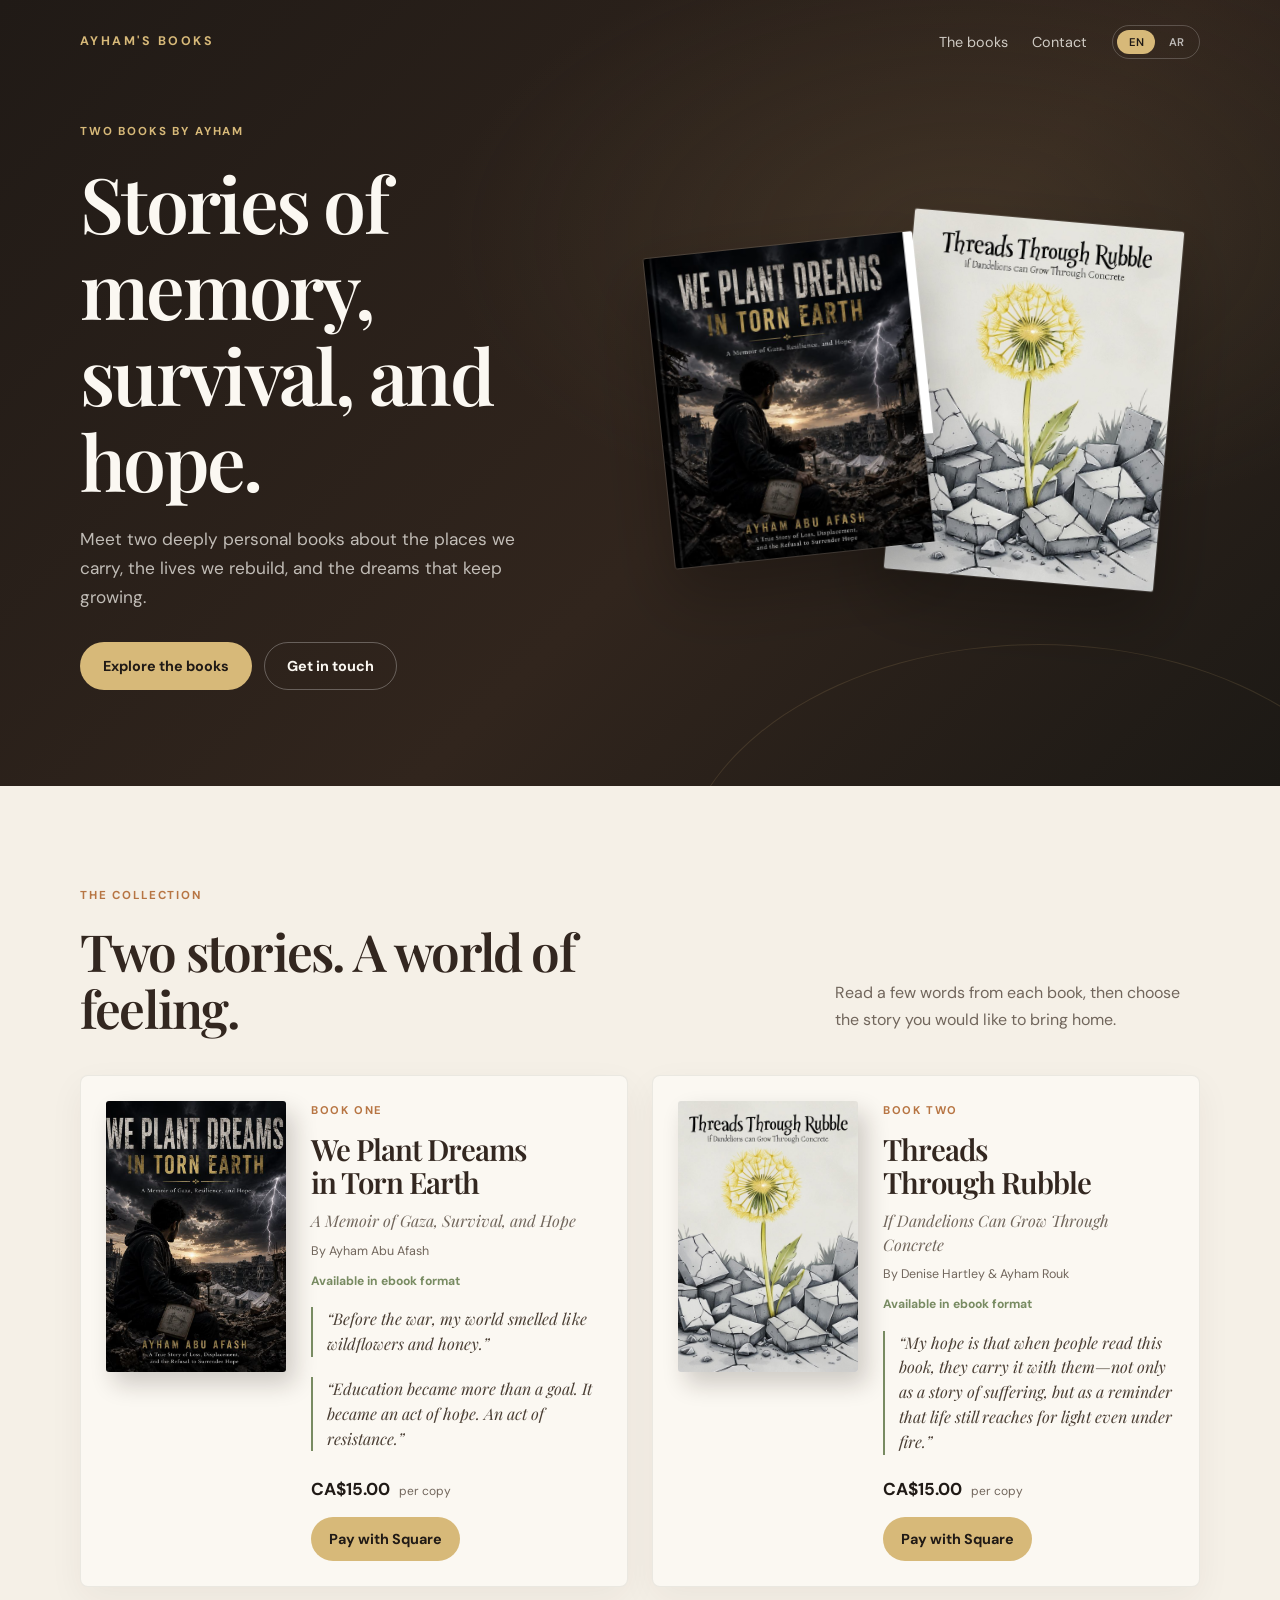
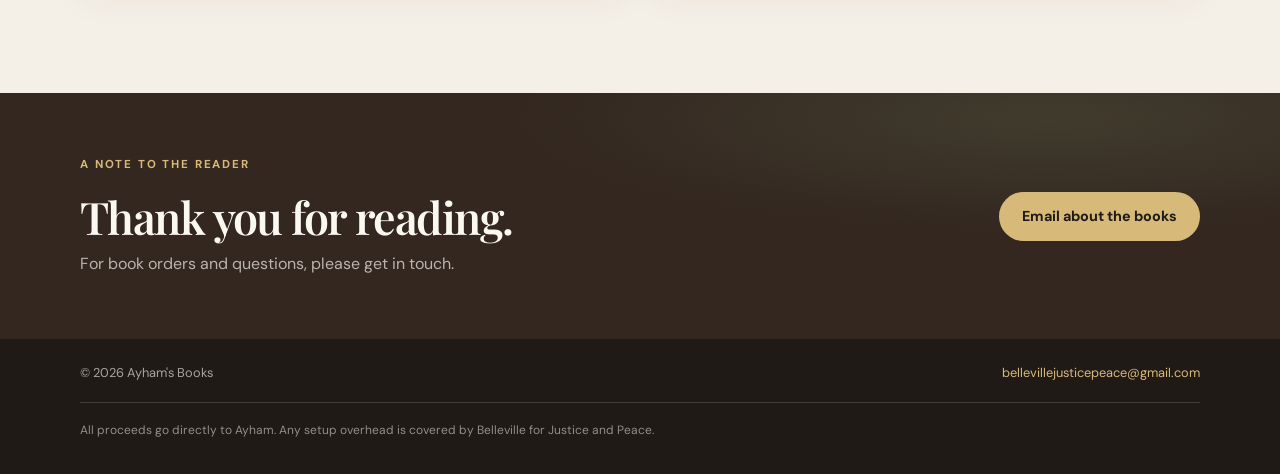
==== books/index.html @ 95d60c01 "Add proceeds footnote to books page" ====
<!DOCTYPE html>
<html lang="en" dir="ltr">
<head>
  <meta charset="utf-8">
  <meta name="viewport" content="width=device-width, initial-scale=1">
  <meta name="description" content="Discover two books by Ayham: We Plant Dreams in Torn Earth and Threads Through Rubble.">
  <meta name="theme-color" content="#201a16">
  <title>Books by Ayham — Stories of memory and hope</title>
  <link rel="preconnect" href="https://fonts.googleapis.com">
  <link rel="preconnect" href="https://fonts.gstatic.com" crossorigin>
  <link href="https://fonts.googleapis.com/css2?family=DM+Sans:wght@400;500;600;700&family=Playfair+Display:wght@500;600;700&display=swap" rel="stylesheet">
  <style>
    :root {
      color-scheme: light;
      --ink: #29231f;
      --muted: #71665c;
      --paper: #f5f0e7;
      --paper-light: #fbf8f2;
      --paper-dark: #e9dfd0;
      --soil: #201a16;
      --soil-soft: #332720;
      --clay: #b77543;
      --sage: #788b62;
      --gold: #d7b979;
      --serif: "Playfair Display", Georgia, serif;
      --sans: "DM Sans", Arial, sans-serif;
    }

    * { box-sizing: border-box; }
    html { scroll-behavior: smooth; }
    body {
      margin: 0;
      color: var(--ink);
      background: var(--paper);
      font: 16px/1.7 var(--sans);
    }

    img { display: block; max-width: 100%; }
    a { color: inherit; }
    button, a { -webkit-tap-highlight-color: transparent; }
    :focus-visible { outline: 3px solid var(--sage); outline-offset: 4px; }

    h1, h2, h3, p { margin-top: 0; }
    h1, h2, h3 {
      font-family: var(--serif);
      font-weight: 600;
      line-height: 1.12;
      letter-spacing: -0.035em;
    }

    .wrap {
      width: min(1120px, calc(100% - 48px));
      margin-inline: auto;
    }

    .hero {
      position: relative;
      overflow: hidden;
      min-height: 680px;
      color: var(--paper-light);
      background:
        radial-gradient(ellipse at 75% 30%, rgba(108, 91, 62, 0.26), transparent 38%),
        linear-gradient(135deg, #201a16 0%, #31251d 58%, #1c1915 100%);
    }

    .hero::after {
      position: absolute;
      right: -120px;
      bottom: -340px;
      width: 720px;
      height: 480px;
      border: 1px solid rgba(215, 185, 121, 0.14);
      border-radius: 50%;
      content: "";
      pointer-events: none;
    }

    .site-header {
      position: relative;
      z-index: 1;
      display: flex;
      align-items: center;
      justify-content: space-between;
      gap: 24px;
      padding-block: 25px;
    }

    .brand {
      color: var(--gold);
      font-size: 0.78rem;
      font-weight: 700;
      letter-spacing: 0.2em;
      text-decoration: none;
      text-transform: uppercase;
    }

    .nav-group, .nav-links {
      display: flex;
      align-items: center;
    }

    .nav-group { gap: 25px; }
    .nav-links { gap: 24px; }

    .nav-links a {
      color: rgba(251, 248, 242, 0.78);
      font-size: 0.9rem;
      text-decoration: none;
      transition: color 160ms ease;
    }

    .nav-links a:hover { color: var(--gold); }

    .lang-toggle {
      display: inline-flex;
      gap: 2px;
      padding: 4px;
      border: 1px solid rgba(255,255,255,0.2);
      border-radius: 999px;
    }

    .lang-toggle button {
      min-width: 38px;
      padding: 5px 8px;
      color: rgba(255,255,255,0.68);
      background: transparent;
      border: 0;
      border-radius: 999px;
      font: 600 0.7rem var(--sans);
      cursor: pointer;
    }

    .lang-toggle button.active {
      color: var(--soil);
      background: var(--gold);
    }

    .hero-grid {
      position: relative;
      z-index: 1;
      display: grid;
      grid-template-columns: 0.92fr 1.08fr;
      align-items: center;
      gap: 42px;
      min-height: 565px;
      padding-block: 38px 96px;
    }

    .eyebrow, .section-kicker {
      display: block;
      margin-bottom: 17px;
      color: var(--clay);
      font-size: 0.72rem;
      font-weight: 700;
      letter-spacing: 0.16em;
      text-transform: uppercase;
    }

    .hero .eyebrow { color: var(--gold); }

    .hero h1 {
      max-width: 620px;
      margin-bottom: 22px;
      font-size: clamp(3.2rem, 6vw, 5.7rem);
    }

    .hero-copy {
      max-width: 455px;
      margin-bottom: 29px;
      color: rgba(251, 248, 242, 0.72);
      font-size: 1.08rem;
    }

    .hero-books {
      position: relative;
      display: flex;
      width: min(100%, 620px);
      align-items: center;
      justify-self: end;
      padding: 38px 24px 48px;
    }

    .hero-books img {
      width: 51%;
      border: 1px solid rgba(255,255,255,0.12);
      border-radius: 3px;
      filter: drop-shadow(0 28px 32px rgba(0,0,0,0.26));
    }

    .hero-books img:first-child {
      z-index: 1;
      transform: rotate(-6deg) translateX(16px);
    }

    .hero-books img:last-child {
      transform: rotate(5deg) translateX(-16px);
    }

    .hero-cta {
      display: flex;
      flex-wrap: wrap;
      align-items: center;
      gap: 12px;
    }

    .button {
      display: inline-flex;
      min-height: 48px;
      align-items: center;
      justify-content: center;
      padding: 11px 22px;
      border: 1px solid transparent;
      border-radius: 999px;
      font-size: 0.9rem;
      font-weight: 700;
      text-align: center;
      text-decoration: none;
      transition: transform 160ms ease, background 160ms ease, border-color 160ms ease;
    }

    .button:hover { transform: translateY(-2px); }
    .button-primary { color: var(--soil); background: var(--gold); }
    .button-primary:hover { background: #e2c98e; }
    .button-quiet {
      color: var(--paper-light);
      border-color: rgba(255,255,255,0.28);
    }

    .button-quiet:hover { border-color: var(--gold); }

    .books-section {
      padding: 100px 0 106px;
    }

    .section-heading {
      display: flex;
      align-items: end;
      justify-content: space-between;
      gap: 32px;
      margin-bottom: 38px;
    }

    .section-heading h2 {
      max-width: 590px;
      margin-bottom: 0;
      color: var(--soil-soft);
      font-size: clamp(2.4rem, 4vw, 3.65rem);
    }

    .section-heading p {
      max-width: 365px;
      margin-bottom: 4px;
      color: var(--muted);
    }

    .book-grid {
      display: grid;
      grid-template-columns: repeat(2, minmax(0, 1fr));
      align-items: stretch;
      gap: 24px;
    }

    .book-card {
      display: grid;
      grid-template-columns: minmax(140px, 0.62fr) minmax(0, 1fr);
      gap: 25px;
      min-height: 432px;
      padding: 25px;
      background: var(--paper-light);
      border: 1px solid rgba(47, 37, 29, 0.08);
      border-radius: 8px;
      box-shadow: 0 12px 35px rgba(49, 39, 31, 0.055);
    }

    .book-cover {
      align-self: start;
      overflow: hidden;
      border-radius: 3px;
      box-shadow: 8px 12px 23px rgba(28, 22, 17, 0.2);
    }

    .book-cover img {
      width: 100%;
      aspect-ratio: 2 / 3;
      object-fit: cover;
    }

    .book-details {
      display: flex;
      flex-direction: column;
      align-items: flex-start;
    }

    .book-number {
      margin: 0 0 13px;
      color: var(--clay);
      font-size: 0.7rem;
      font-weight: 700;
      letter-spacing: 0.14em;
      text-transform: uppercase;
    }

    .book-card h3 {
      margin-bottom: 10px;
      color: var(--soil-soft);
      font-size: clamp(1.55rem, 2.3vw, 2.15rem);
      text-wrap: balance;
    }

    .book-subtitle {
      margin-bottom: 8px;
      color: var(--muted);
      font-family: var(--serif);
      font-size: 1rem;
      font-style: italic;
      line-height: 1.45;
    }

    .book-author {
      margin-bottom: 18px;
      color: var(--muted);
      font-size: 0.78rem;
    }

    .ebook-note {
      margin: -9px 0 16px;
      color: var(--sage);
      font-size: 0.76rem;
      font-weight: 700;
    }

    .excerpt {
      position: relative;
      margin: 0 0 20px;
      padding-inline-start: 14px;
      color: #4a3e34;
      border-inline-start: 2px solid var(--sage);
      font-family: var(--serif);
      font-size: 1rem;
      font-style: italic;
      line-height: 1.55;
    }

    .book-price {
      margin: auto 0 13px;
      color: var(--soil);
      font-size: 1.08rem;
      font-weight: 700;
    }

    .book-price span {
      margin-inline-start: 5px;
      color: var(--muted);
      font-size: 0.75rem;
      font-weight: 400;
    }

    .book-card .button { min-height: 43px; padding: 9px 17px; }

    .closing {
      padding: 62px 0;
      color: var(--paper-light);
      background:
        radial-gradient(ellipse at 82% 10%, rgba(120,139,98,0.2), transparent 36%),
        var(--soil-soft);
    }

    .closing-inner {
      display: flex;
      align-items: center;
      justify-content: space-between;
      gap: 34px;
    }

    .closing h2 {
      margin-bottom: 8px;
      font-size: clamp(2rem, 3.5vw, 3rem);
    }

    .closing p {
      margin-bottom: 0;
      color: rgba(251,248,242,0.68);
    }

    footer {
      padding: 23px 0;
      color: rgba(251,248,242,0.62);
      background: var(--soil);
      font-size: 0.8rem;
    }

    .footer-inner {
      display: flex;
      justify-content: space-between;
      gap: 20px;
    }

    .footer-note {
      margin-top: 18px;
      padding-top: 18px;
      border-top: 1px solid rgba(251,248,242,0.15);
      color: rgba(251,248,242,0.52);
      font-size: 0.75rem;
      line-height: 1.5;
    }

    footer a { color: var(--gold); text-decoration: none; }

    [dir="rtl"] .section-heading,
    [dir="rtl"] .closing-inner,
    [dir="rtl"] .footer-inner {
      direction: rtl;
    }

    @media (max-width: 920px) {
      .hero-grid { grid-template-columns: 1fr 0.9fr; gap: 20px; }
      .book-card { grid-template-columns: minmax(120px, 0.55fr) minmax(0, 1fr); gap: 18px; padding: 20px; }
    }

    @media (max-width: 700px) {
      .wrap { width: min(100% - 36px, 520px); }
      .hero { min-height: 0; }
      .site-header { padding-block: 18px; }
      .nav-group { gap: 12px; }
      .nav-links { gap: 13px; }
      .nav-links a { font-size: 0.78rem; }
      .hero-grid {
        grid-template-columns: 1fr;
        gap: 17px;
        padding-block: 54px 84px;
      }
      .hero h1 { max-width: 560px; font-size: clamp(3rem, 12vw, 4.5rem); }
      .hero-copy { max-width: 500px; }
      .hero-books { width: min(100%, 480px); justify-self: center; }
      .hero-books img:first-child { transform: rotate(-5deg) translateX(10px); }
      .hero-books img:last-child { transform: rotate(4deg) translateX(-10px); }
      .books-section { padding: 70px 0 76px; }
      .section-heading { display: block; margin-bottom: 27px; }
      .section-heading h2 { margin-bottom: 14px; }
      .book-grid { grid-template-columns: 1fr; gap: 18px; }
      .book-card { grid-template-columns: minmax(120px, 0.42fr) minmax(0, 1fr); min-height: 0; }
      .closing-inner { align-items: flex-start; flex-direction: column; }
    }

    @media (max-width: 420px) {
      .wrap { width: calc(100% - 30px); }
      .brand { font-size: 0.66rem; letter-spacing: 0.14em; }
      .nav-links { gap: 9px; }
      .nav-links a { font-size: 0.72rem; }
      .nav-group { gap: 9px; }
      .lang-toggle { gap: 0; }
      .lang-toggle button { min-width: 32px; padding-inline: 5px; }
      .book-card { grid-template-columns: minmax(95px, 0.35fr) minmax(0, 1fr); gap: 14px; padding: 15px; }
      .book-card h3 { font-size: 1.45rem; }
      .book-author { margin-bottom: 13px; }
      .excerpt { font-size: 0.92rem; }
      .footer-inner { flex-direction: column; gap: 4px; }
    }

    @media (prefers-reduced-motion: reduce) {
      html { scroll-behavior: auto; }
      *, *::before, *::after { transition-duration: 0.01ms !important; }
    }
  </style>
</head>
<body>
  <header class="hero" id="top">
    <div class="wrap">
      <nav class="site-header" aria-label="Main navigation">
        <a class="brand" href="#top">Ayham's Books</a>
        <div class="nav-group">
          <div class="nav-links">
            <a href="#books" data-i18n="navBooks">The books</a>
            <a href="#contact" data-i18n="navContact">Contact</a>
          </div>
          <div class="lang-toggle" role="group" aria-label="Language">
            <button type="button" class="active" data-lang="en" aria-pressed="true">EN</button>
            <button type="button" data-lang="ar" aria-pressed="false">AR</button>
          </div>
        </div>
      </nav>

      <div class="hero-grid">
        <div>
          <span class="eyebrow" data-i18n="eyebrow">Two books by Ayham</span>
          <h1 data-i18n="heroTitle">Stories of memory, survival, and hope.</h1>
          <p class="hero-copy" data-i18n="heroCopy">Meet two deeply personal books about the places we carry, the lives we rebuild, and the dreams that keep growing.</p>
          <div class="hero-cta">
            <a class="button button-primary" href="#books" data-i18n="heroButton">Explore the books</a>
            <a class="button button-quiet" href="#contact" data-i18n="contactButton">Get in touch</a>
          </div>
        </div>
        <div class="hero-books" role="group" aria-label="The two book covers">
          <img src="images/plant-dreams.png" alt="Cover of We Plant Dreams in Torn Earth">
          <img src="images/ThreadThroughRubble.png" alt="Cover of Threads Through Rubble">
        </div>
      </div>
    </div>
  </header>

  <main>
    <section class="books-section" id="books">
      <div class="wrap">
        <div class="section-heading">
          <div>
            <span class="section-kicker" data-i18n="sectionKicker">The collection</span>
            <h2 data-i18n="sectionTitle">Two stories. A world of feeling.</h2>
          </div>
          <p data-i18n="sectionIntro">Read a few words from each book, then choose the story you would like to bring home.</p>
        </div>

        <div class="book-grid">
          <article class="book-card">
            <div class="book-cover">
              <img src="images/plant-dreams.png" alt="Cover of We Plant Dreams in Torn Earth">
            </div>
            <div class="book-details">
              <p class="book-number" data-i18n="bookOneLabel">Book one</p>
              <h3 lang="en" dir="ltr">We Plant Dreams in Torn Earth</h3>
              <p class="book-subtitle" data-i18n="bookOneSubtitle">A Memoir of Gaza, Survival, and Hope</p>
              <p class="book-author" data-i18n="bookOneAuthor">By Ayham Abu Afash</p>
              <p class="ebook-note" data-i18n="ebookNote">Available in ebook format</p>
              <blockquote class="excerpt">“Before the war, my world smelled like wildflowers and honey.”</blockquote>
              <blockquote class="excerpt">“Education became more than a goal. It became an act of hope. An act of resistance.”</blockquote>
              <p class="book-price">CA$15.00 <span data-i18n="priceNote">per copy</span></p>
              <a class="button button-primary" href="https://square.link/u/GL1VQ7Og" data-i18n="buyOne">Pay with Square</a>
            </div>
          </article>

          <article class="book-card">
            <div class="book-cover">
              <img src="images/ThreadThroughRubble.png" alt="Cover of Threads Through Rubble">
            </div>
            <div class="book-details">
              <p class="book-number" data-i18n="bookTwoLabel">Book two</p>
              <h3 lang="en" dir="ltr">Threads Through Rubble</h3>
              <p class="book-subtitle" data-i18n="bookTwoSubtitle">If Dandelions Can Grow Through Concrete</p>
              <p class="book-author" data-i18n="bookTwoAuthor">By Denise Hartley &amp; Ayham Rouk</p>
              <p class="ebook-note" data-i18n="ebookNote">Available in ebook format</p>
              <blockquote class="excerpt">“My hope is that when people read this book, they carry it with them—not only as a story of suffering, but as a reminder that life still reaches for light even under fire.”</blockquote>
              <p class="book-price">CA$15.00 <span data-i18n="priceNote">per copy</span></p>
              <a class="button button-primary" href="https://square.link/u/SZH9eqgf" data-i18n="buyTwo">Pay with Square</a>
            </div>
          </article>
        </div>
      </div>
    </section>

    <section class="closing" id="contact">
      <div class="wrap closing-inner">
        <div>
          <span class="section-kicker" style="color:var(--gold)" data-i18n="closingKicker">A note to the reader</span>
          <h2 data-i18n="closingTitle">Thank you for reading.</h2>
          <p data-i18n="closingCopy">For book orders and questions, please get in touch.</p>
        </div>
        <a class="button button-primary" href="mailto:bellevillejusticepeace@gmail.com" data-i18n="emailButton">Email about the books</a>
      </div>
    </section>
  </main>

  <footer>
    <div class="wrap">
      <div class="footer-inner">
        <span>© <span id="year"></span> <span data-i18n="copyright">Ayham's Books</span></span>
        <a href="mailto:bellevillejusticepeace@gmail.com">bellevillejusticepeace@gmail.com</a>
      </div>
      <p class="footer-note" data-i18n="footnote">All proceeds go directly to Ayham. Any setup overhead is covered by Belleville for Justice and Peace.</p>
    </div>
  </footer>

  <script>
    const translations = {
      en: {
        navBooks: "The books",
        navContact: "Contact",
        eyebrow: "Two books by Ayham",
        heroTitle: "Stories of memory, survival, and hope.",
        heroCopy: "Meet two deeply personal books about the places we carry, the lives we rebuild, and the dreams that keep growing.",
        heroButton: "Explore the books",
        contactButton: "Get in touch",
        sectionKicker: "The collection",
        sectionTitle: "Two stories. A world of feeling.",
        sectionIntro: "Read a few words from each book, then choose the story you would like to bring home.",
        bookOneLabel: "Book one",
        bookOneSubtitle: "A Memoir of Gaza, Survival, and Hope",
        bookOneAuthor: "By Ayham Abu Afash",
        ebookNote: "Available in ebook format",
        bookTwoLabel: "Book two",
        bookTwoSubtitle: "If Dandelions Can Grow Through Concrete",
        bookTwoAuthor: "By Denise Hartley & Ayham Rouk",
        priceNote: "per copy",
        buyOne: "Pay with Square",
        buyTwo: "Pay with Square",
        closingKicker: "A note to the reader",
        closingTitle: "Thank you for reading.",
        closingCopy: "For book orders and questions, please get in touch.",
        emailButton: "Email about the books",
        copyright: "Ayham's Books",
        footnote: "All proceeds go directly to Ayham. Any setup overhead is covered by Belleville for Justice and Peace."
      },
      ar: {
        navBooks: "الكتابان",
        navContact: "تواصل",
        eyebrow: "كتابان لأيهم",
        heroTitle: "قصص عن الذاكرة والصمود والأمل.",
        heroCopy: "كتابان شخصيان عن الأماكن التي نحملها في قلوبنا، والحياة التي نعيد بناءها، والأحلام التي تواصل النمو.",
        heroButton: "اكتشف الكتابين",
        contactButton: "تواصل معنا",
        sectionKicker: "المجموعة",
        sectionTitle: "قصتان، ومشاعر كثيرة.",
        sectionIntro: "اقرأ مقتطفات من كل كتاب، ثم اختر القصة التي تود أن تصطحبها معك.",
        bookOneLabel: "الكتاب الأول",
        bookOneSubtitle: "مذكرات عن غزة والصمود والأمل",
        bookOneAuthor: "بقلم أيهم أبو عفش",
        ebookNote: "متاح بصيغة كتاب إلكتروني",
        bookTwoLabel: "الكتاب الثاني",
        bookTwoSubtitle: "إذا كانت الهندباء تنمو عبر الخرسانة",
        bookTwoAuthor: "بقلم Denise Hartley وأيهم روك",
        priceNote: "للكتاب",
        buyOne: "الدفع عبر Square",
        buyTwo: "الدفع عبر Square",
        closingKicker: "كلمة للقارئ",
        closingTitle: "شكرًا لقراءتكم.",
        closingCopy: "لطلب الكتب أو للاستفسار، يسعدنا تواصلكم معنا.",
        emailButton: "راسلنا بشأن الكتب",
        copyright: "كتب أيهم",
        footnote: "جميع الأرباح تذهب مباشرة إلى أيهم. أي نفقات إعداد يتحملها مركز بيلفيل من أجل العدالة والسلام."
      }
    };

    function applyLanguage(language) {
      const copy = translations[language];
      document.documentElement.lang = language;
      document.documentElement.dir = language === "ar" ? "rtl" : "ltr";

      document.querySelectorAll("[data-i18n]").forEach((element) => {
        const key = element.dataset.i18n;
        element.textContent = copy[key];
      });

      document.querySelectorAll("[data-lang]").forEach((button) => {
        const active = button.dataset.lang === language;
        button.classList.toggle("active", active);
        button.setAttribute("aria-pressed", String(active));
      });
    }

    document.getElementById("year").textContent = new Date().getFullYear();
    document.querySelectorAll("[data-lang]").forEach((button) => {
      button.addEventListener("click", () => applyLanguage(button.dataset.lang));
    });

    applyLanguage("en");
  </script>
</body>
</html>
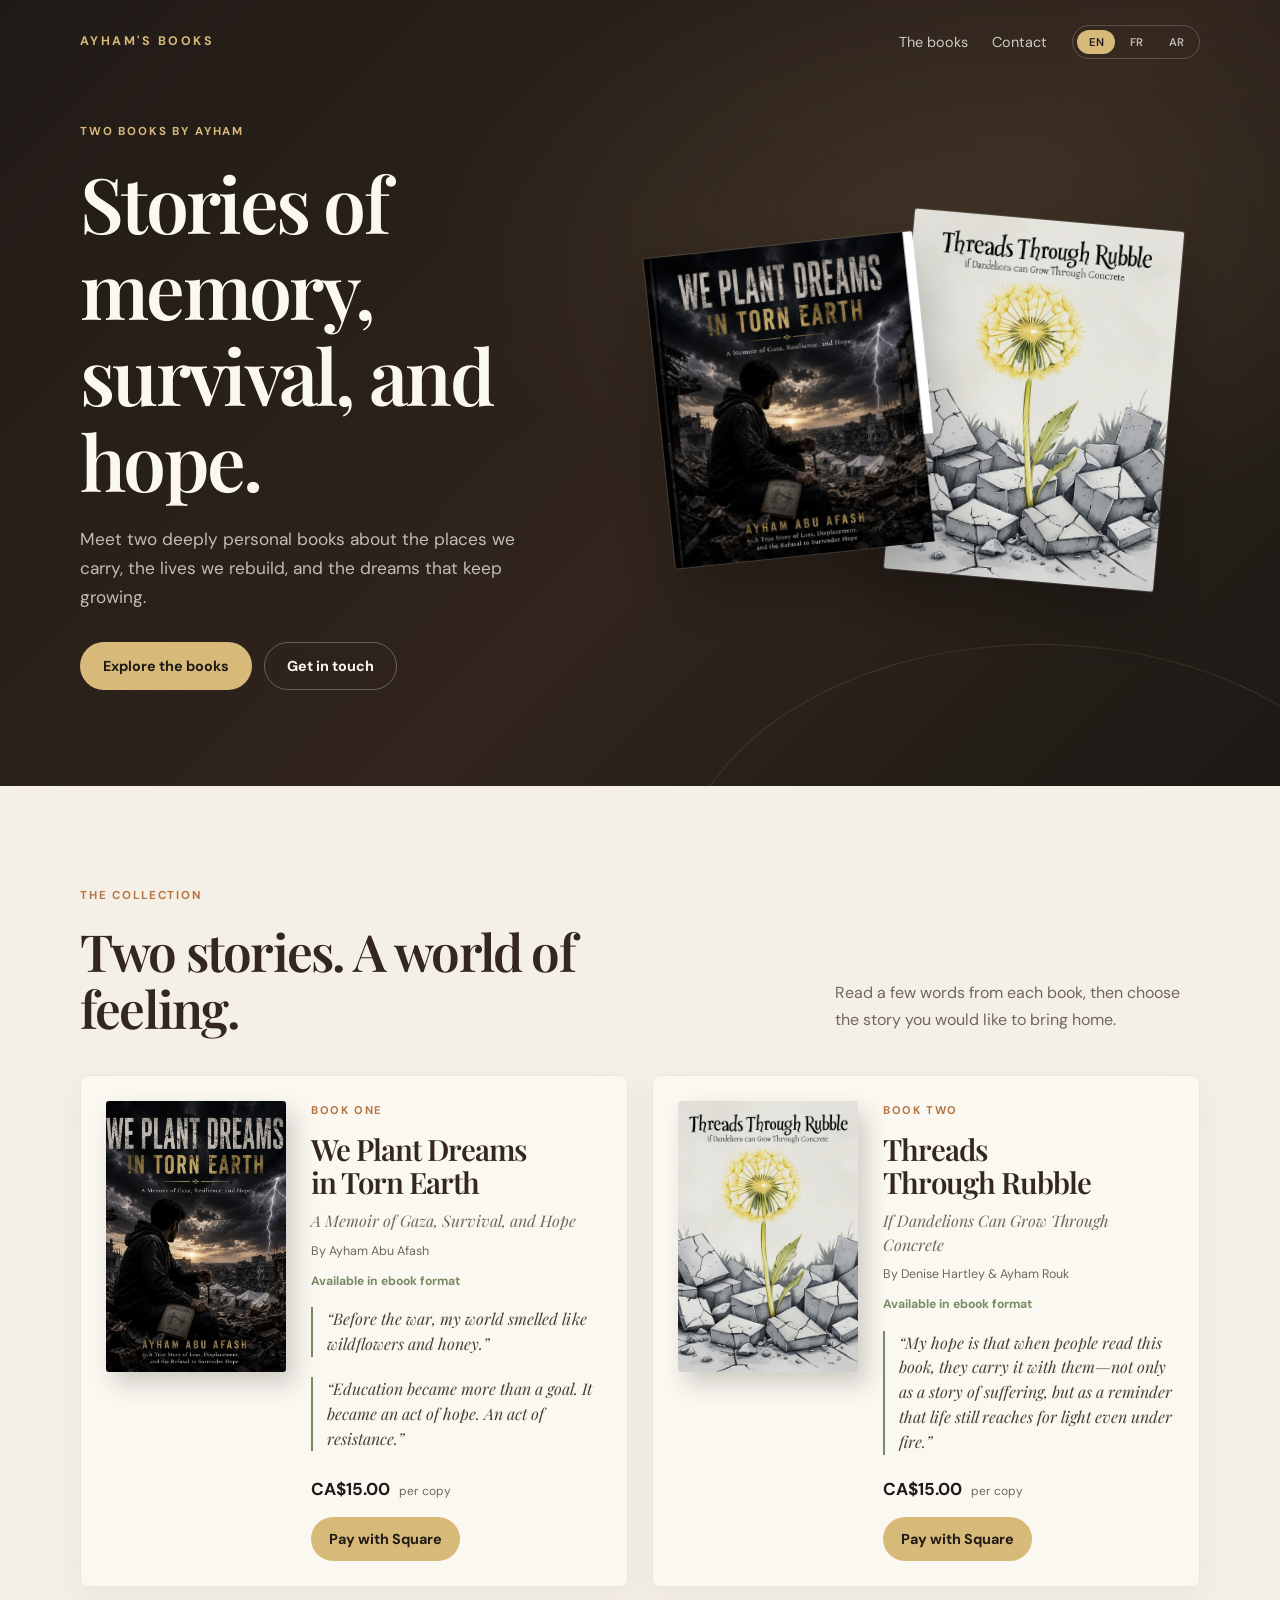
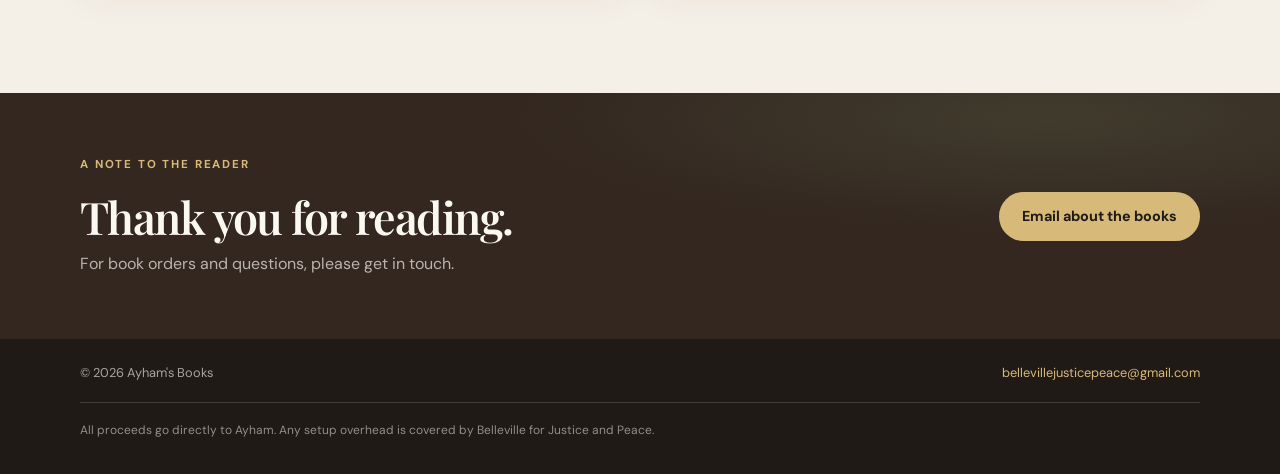
==== commit c0d3907a: "Add French language support to books page Co-authored-by: Copilot <223556219+Copilot@users.noreply.g" ====
--- a/books/index.html
+++ b/books/index.html
@@ -475,6 +475,7 @@
           </div>
           <div class="lang-toggle" role="group" aria-label="Language">
             <button type="button" class="active" data-lang="en" aria-pressed="true">EN</button>
+            <button type="button" data-lang="fr" aria-pressed="false">FR</button>
             <button type="button" data-lang="ar" aria-pressed="false">AR</button>
           </div>
         </div>
@@ -598,6 +599,34 @@
         copyright: "Ayham's Books",
         footnote: "All proceeds go directly to Ayham. Any setup overhead is covered by Belleville for Justice and Peace."
       },
+      fr: {
+        navBooks: "Les livres",
+        navContact: "Contact",
+        eyebrow: "Deux livres d'Ayham",
+        heroTitle: "Histoires de mémoire, de survie et d'espoir.",
+        heroCopy: "Découvrez deux livres profondément personnels sur les lieux que nous portons, les vies que nous reconstruisons et les rêves qui continuent de grandir.",
+        heroButton: "Explorer les livres",
+        contactButton: "Nous contacter",
+        sectionKicker: "La collection",
+        sectionTitle: "Deux histoires. Un monde d'émotions.",
+        sectionIntro: "Lisez quelques extraits de chaque livre, puis choisissez l'histoire que vous souhaitez emporter chez vous.",
+        bookOneLabel: "Premier livre",
+        bookOneSubtitle: "Un mémoire de Gaza, de survie et d'espoir",
+        bookOneAuthor: "Par Ayham Abu Afash",
+        ebookNote: "Disponible en format numérique",
+        bookTwoLabel: "Deuxième livre",
+        bookTwoSubtitle: "Si les pissenlits peuvent pousser à travers le béton",
+        bookTwoAuthor: "Par Denise Hartley et Ayham Rouk",
+        priceNote: "par exemplaire",
+        buyOne: "Payer avec Square",
+        buyTwo: "Payer avec Square",
+        closingKicker: "Un mot pour le lecteur",
+        closingTitle: "Merci de votre lecture.",
+        closingCopy: "Pour les commandes de livres ou des questions, n'hésitez pas à nous contacter.",
+        emailButton: "Nous écrire au sujet des livres",
+        copyright: "Les livres d'Ayham",
+        footnote: "Tous les profits vont directement à Ayham. Les frais de configuration sont couverts par Belleville pour la Justice et la Paix."
+      },
       ar: {
         navBooks: "الكتابان",
         navContact: "تواصل",
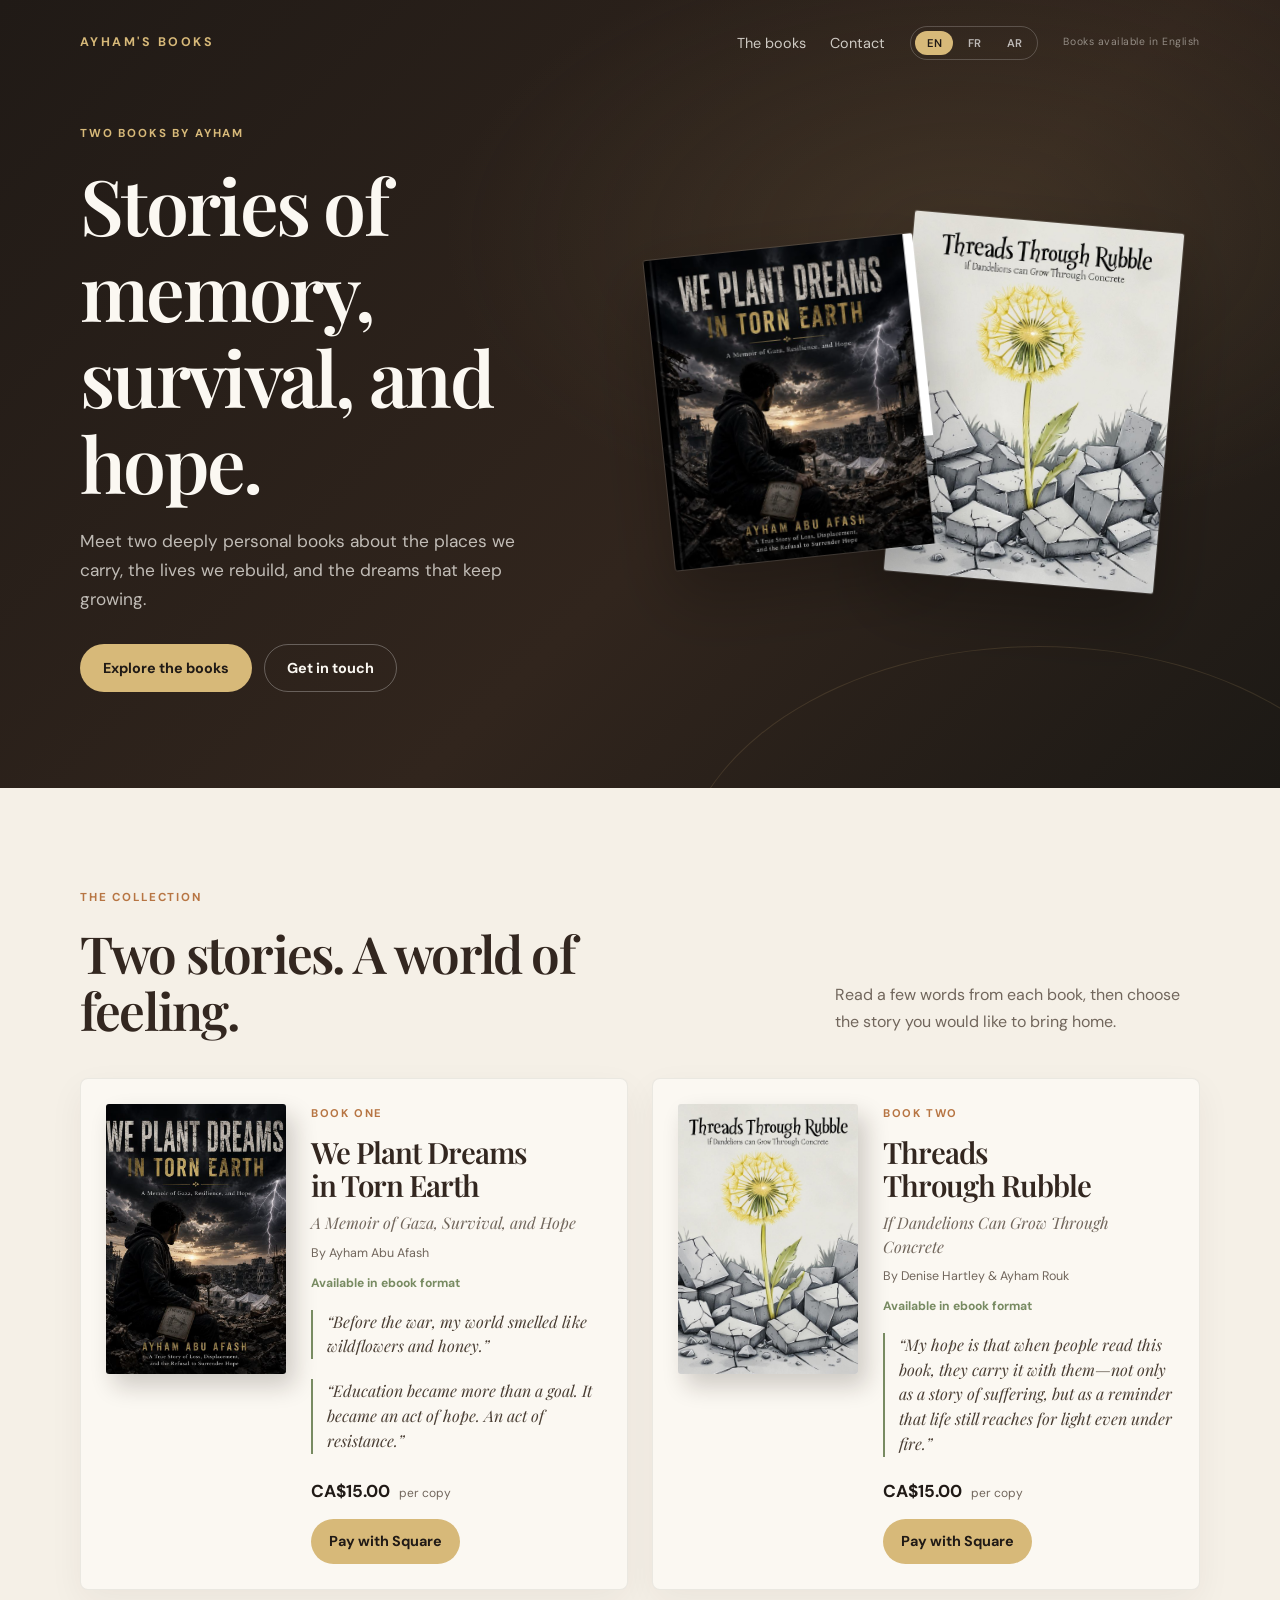
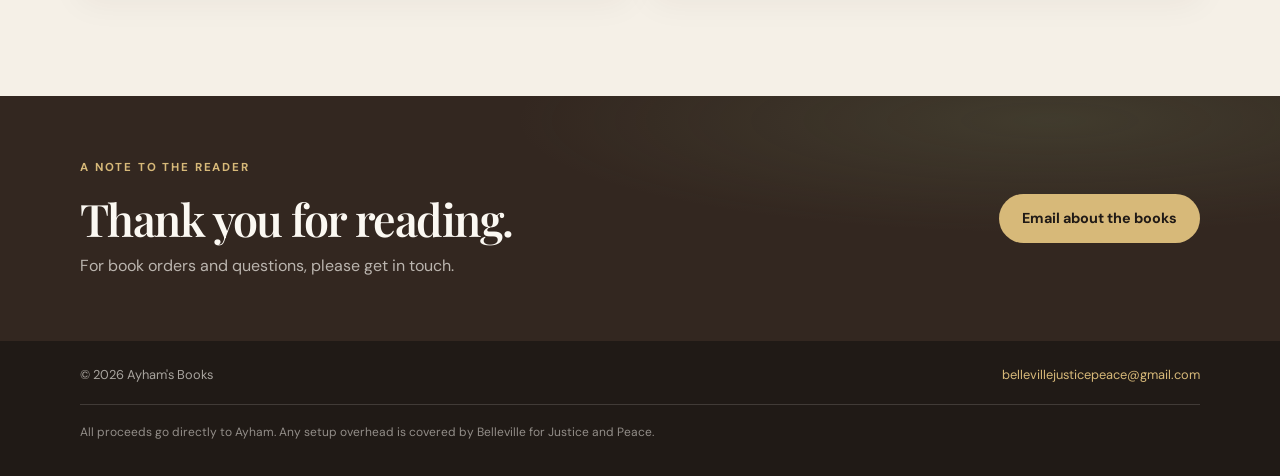
==== commit bc7d205b: "Add language note indicating books available in English" ====
--- a/books/index.html
+++ b/books/index.html
@@ -135,6 +135,13 @@
       background: var(--gold);
     }
 
+    .lang-note {
+      margin-top: 8px;
+      font-size: 0.65rem;
+      color: rgba(251,248,242,0.48);
+      letter-spacing: 0.05em;
+    }
+
     .hero-grid {
       position: relative;
       z-index: 1;
@@ -478,6 +485,7 @@
             <button type="button" data-lang="fr" aria-pressed="false">FR</button>
             <button type="button" data-lang="ar" aria-pressed="false">AR</button>
           </div>
+          <p class="lang-note" data-i18n="langNote">Books available in English</p>
         </div>
       </nav>
 
@@ -597,7 +605,8 @@
         closingCopy: "For book orders and questions, please get in touch.",
         emailButton: "Email about the books",
         copyright: "Ayham's Books",
-        footnote: "All proceeds go directly to Ayham. Any setup overhead is covered by Belleville for Justice and Peace."
+        footnote: "All proceeds go directly to Ayham. Any setup overhead is covered by Belleville for Justice and Peace.",
+        langNote: "Books available in English"
       },
       fr: {
         navBooks: "Les livres",
@@ -625,7 +634,8 @@
         closingCopy: "Pour les commandes de livres ou des questions, n'hésitez pas à nous contacter.",
         emailButton: "Nous écrire au sujet des livres",
         copyright: "Les livres d'Ayham",
-        footnote: "Tous les profits vont directement à Ayham. Les frais de configuration sont couverts par Belleville pour la Justice et la Paix."
+        footnote: "Tous les profits vont directement à Ayham. Les frais de configuration sont couverts par Belleville pour la Justice et la Paix.",
+        langNote: "Livres disponibles en anglais"
       },
       ar: {
         navBooks: "الكتابان",
@@ -653,7 +663,8 @@
         closingCopy: "لطلب الكتب أو للاستفسار، يسعدنا تواصلكم معنا.",
         emailButton: "راسلنا بشأن الكتب",
         copyright: "كتب أيهم",
-        footnote: "جميع الأرباح تذهب مباشرة إلى أيهم. أي نفقات إعداد يتحملها مركز بيلفيل من أجل العدالة والسلام."
+        footnote: "جميع الأرباح تذهب مباشرة إلى أيهم. أي نفقات إعداد يتحملها مركز بيلفيل من أجل العدالة والسلام.",
+        langNote: "الكتب متوفرة باللغة الإنجليزية"
       }
     };
 
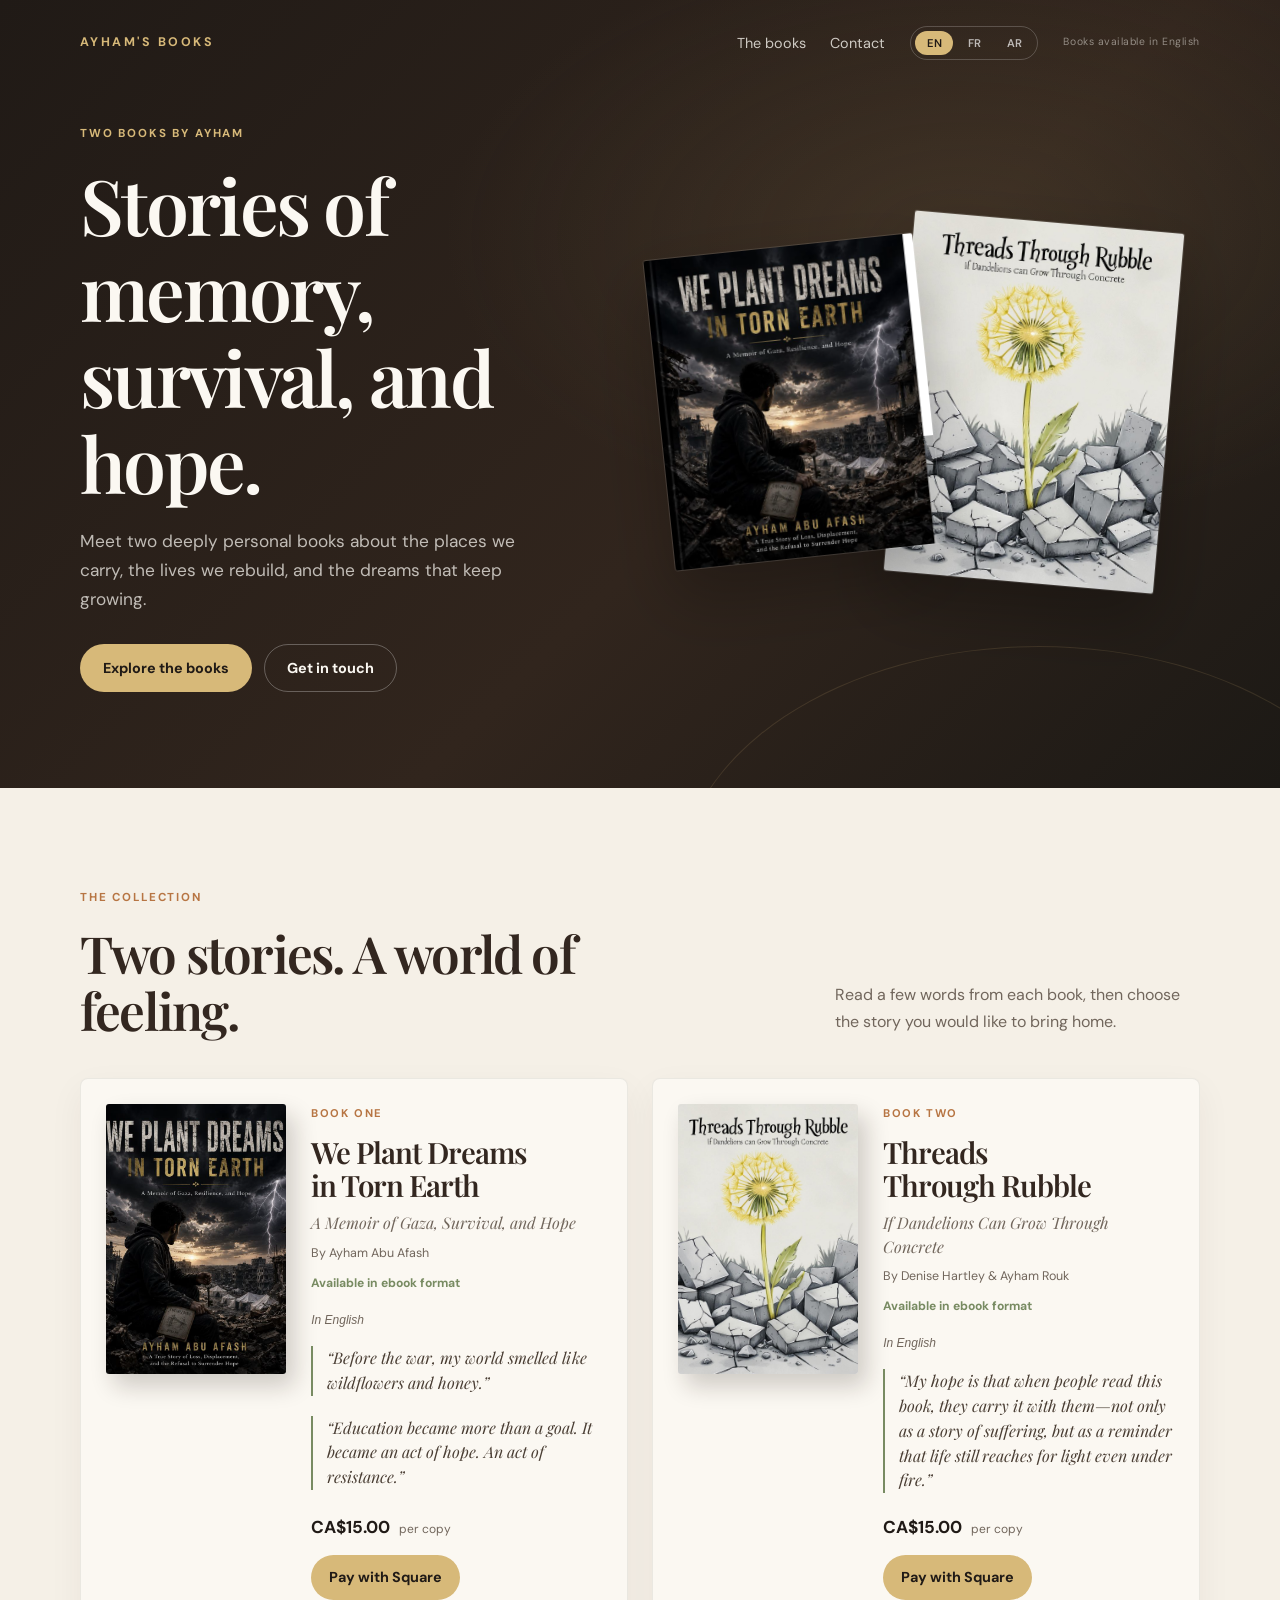
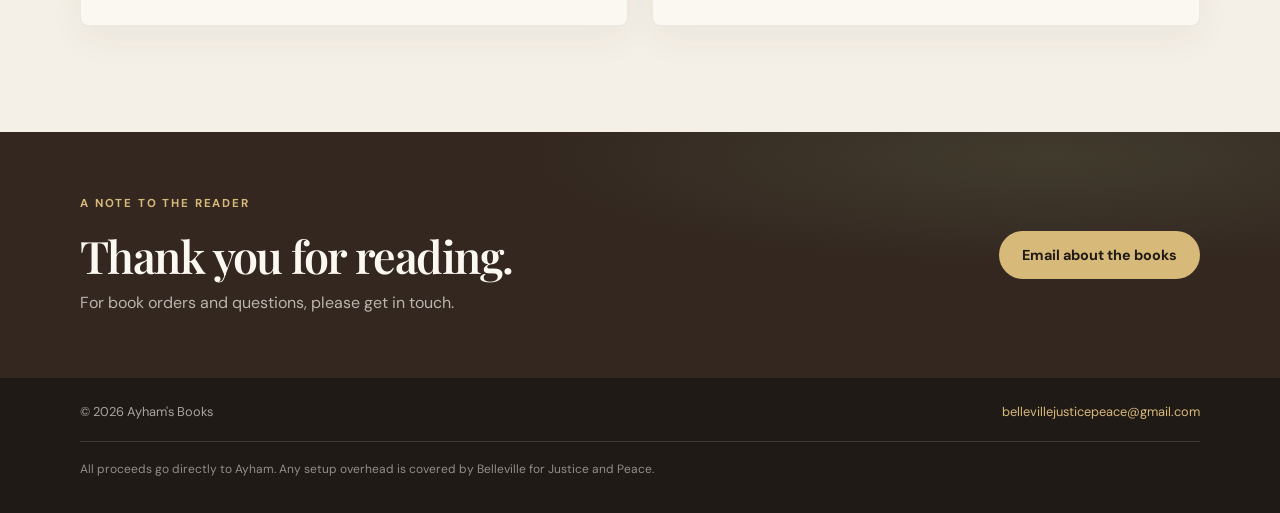
==== commit 5d05f6fe: "Add language note to each book card" ====
--- a/books/index.html
+++ b/books/index.html
@@ -336,6 +336,13 @@
       font-weight: 700;
     }
 
+    .book-language-note {
+      margin: 0 0 16px;
+      color: var(--muted);
+      font-size: 0.75rem;
+      font-style: italic;
+    }
+
     .excerpt {
       position: relative;
       margin: 0 0 20px;
@@ -529,6 +536,7 @@
               <p class="book-subtitle" data-i18n="bookOneSubtitle">A Memoir of Gaza, Survival, and Hope</p>
               <p class="book-author" data-i18n="bookOneAuthor">By Ayham Abu Afash</p>
               <p class="ebook-note" data-i18n="ebookNote">Available in ebook format</p>
+              <p class="book-language-note" data-i18n="bookLanguage">In English</p>
               <blockquote class="excerpt">“Before the war, my world smelled like wildflowers and honey.”</blockquote>
               <blockquote class="excerpt">“Education became more than a goal. It became an act of hope. An act of resistance.”</blockquote>
               <p class="book-price">CA$15.00 <span data-i18n="priceNote">per copy</span></p>
@@ -546,6 +554,7 @@
               <p class="book-subtitle" data-i18n="bookTwoSubtitle">If Dandelions Can Grow Through Concrete</p>
               <p class="book-author" data-i18n="bookTwoAuthor">By Denise Hartley &amp; Ayham Rouk</p>
               <p class="ebook-note" data-i18n="ebookNote">Available in ebook format</p>
+              <p class="book-language-note" data-i18n="bookLanguage">In English</p>
               <blockquote class="excerpt">“My hope is that when people read this book, they carry it with them—not only as a story of suffering, but as a reminder that life still reaches for light even under fire.”</blockquote>
               <p class="book-price">CA$15.00 <span data-i18n="priceNote">per copy</span></p>
               <a class="button button-primary" href="https://square.link/u/SZH9eqgf" data-i18n="buyTwo">Pay with Square</a>
@@ -606,7 +615,8 @@
         emailButton: "Email about the books",
         copyright: "Ayham's Books",
         footnote: "All proceeds go directly to Ayham. Any setup overhead is covered by Belleville for Justice and Peace.",
-        langNote: "Books available in English"
+        langNote: "Books available in English",
+        bookLanguage: "In English"
       },
       fr: {
         navBooks: "Les livres",
@@ -635,7 +645,8 @@
         emailButton: "Nous écrire au sujet des livres",
         copyright: "Les livres d'Ayham",
         footnote: "Tous les profits vont directement à Ayham. Les frais de configuration sont couverts par Belleville pour la Justice et la Paix.",
-        langNote: "Livres disponibles en anglais"
+        langNote: "Livres disponibles en anglais",
+        bookLanguage: "En anglais"
       },
       ar: {
         navBooks: "الكتابان",
@@ -664,7 +675,8 @@
         emailButton: "راسلنا بشأن الكتب",
         copyright: "كتب أيهم",
         footnote: "جميع الأرباح تذهب مباشرة إلى أيهم. أي نفقات إعداد يتحملها مركز بيلفيل من أجل العدالة والسلام.",
-        langNote: "الكتب متوفرة باللغة الإنجليزية"
+        langNote: "الكتب متوفرة باللغة الإنجليزية",
+        bookLanguage: "باللغة الإنجليزية"
       }
     };
 
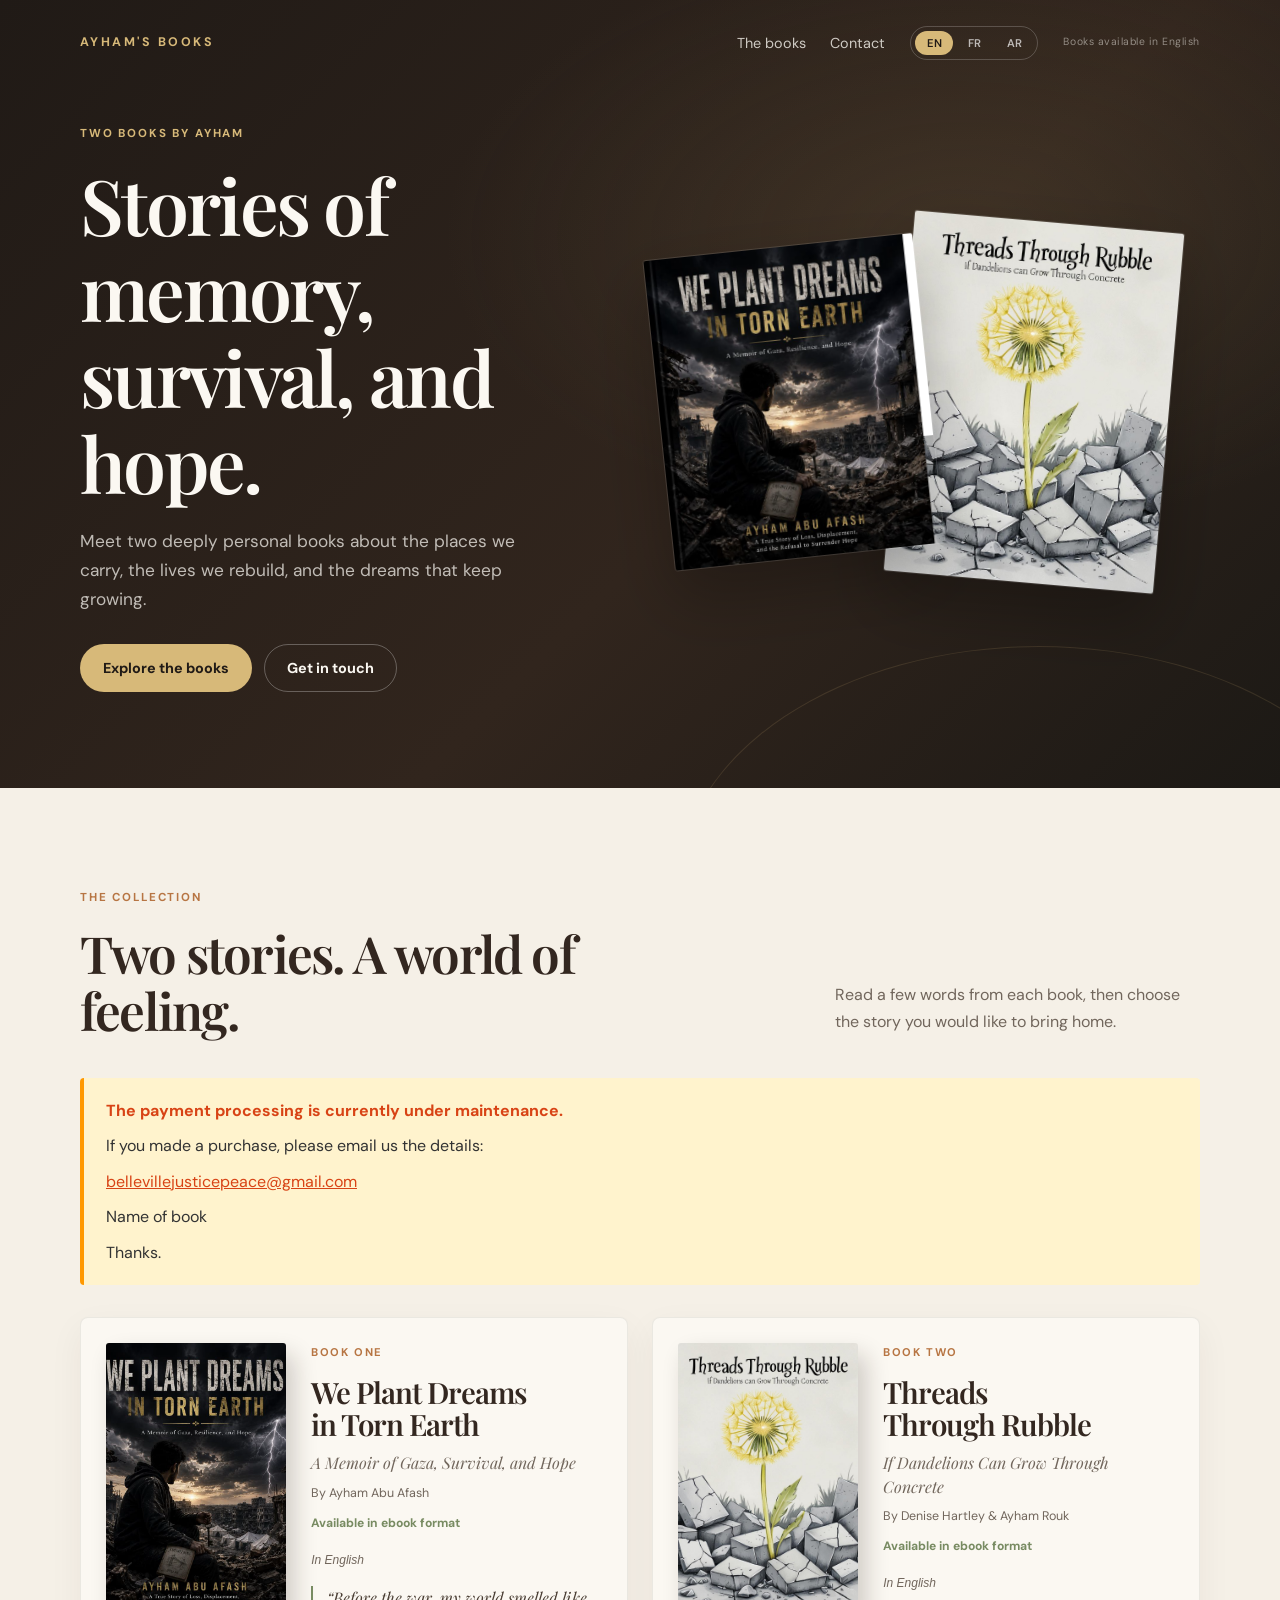
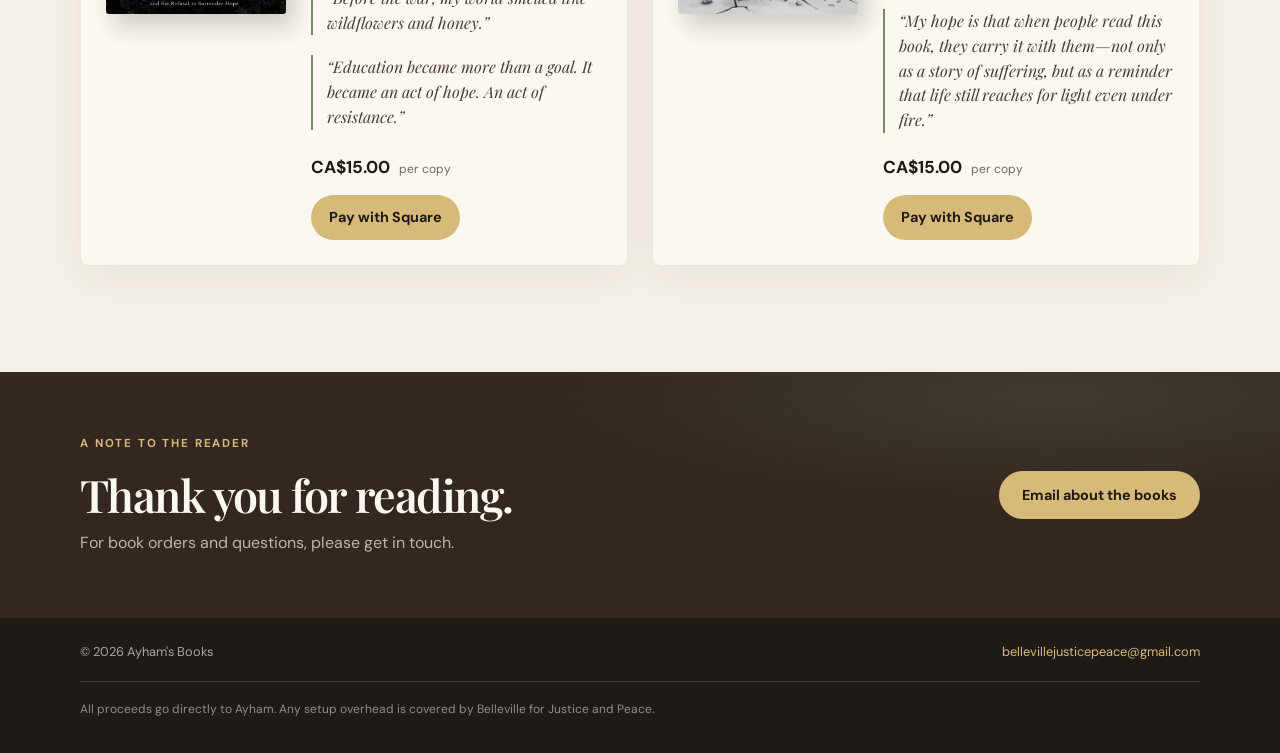
==== commit 48aa3cef: "Add payment maintenance notice" ====
--- a/books/index.html
+++ b/books/index.html
@@ -260,6 +260,34 @@
       color: var(--muted);
     }
 
+    .maintenance-notice {
+      padding: 20px 22px;
+      margin-bottom: 32px;
+      background: #fff3cd;
+      border-left: 4px solid #ff9800;
+      border-radius: 4px;
+    }
+
+    .maintenance-notice strong {
+      color: #d84315;
+      font-weight: 700;
+    }
+
+    .maintenance-notice p {
+      margin: 0 0 10px;
+      color: #333;
+      line-height: 1.6;
+    }
+
+    .maintenance-notice p:last-child {
+      margin-bottom: 0;
+    }
+
+    .maintenance-notice a {
+      color: #d84315;
+      text-decoration: underline;
+    }
+
     .book-grid {
       display: grid;
       grid-template-columns: repeat(2, minmax(0, 1fr));
@@ -523,6 +551,14 @@
             <h2 data-i18n="sectionTitle">Two stories. A world of feeling.</h2>
           </div>
           <p data-i18n="sectionIntro">Read a few words from each book, then choose the story you would like to bring home.</p>
+        </div>
+
+        <div class="maintenance-notice">
+          <p><strong data-i18n="maintenanceTitle">The payment processing is currently under maintenance.</strong></p>
+          <p data-i18n="maintenanceText">If you made a purchase, please email us the details:</p>
+          <p><a href="mailto:bellevillejusticepeace@gmail.com">bellevillejusticepeace@gmail.com</a></p>
+          <p data-i18n="maintenanceFields">Name of book</p>
+          <p data-i18n="maintenanceThanks">Thanks.</p>
         </div>
 
         <div class="book-grid">
@@ -616,7 +652,11 @@
         copyright: "Ayham's Books",
         footnote: "All proceeds go directly to Ayham. Any setup overhead is covered by Belleville for Justice and Peace.",
         langNote: "Books available in English",
-        bookLanguage: "In English"
+        bookLanguage: "In English",
+        maintenanceTitle: "The payment processing is currently under maintenance.",
+        maintenanceText: "If you made a purchase, please email us the details:",
+        maintenanceFields: "Name of book",
+        maintenanceThanks: "Thanks."
       },
       fr: {
         navBooks: "Les livres",
@@ -646,7 +686,11 @@
         copyright: "Les livres d'Ayham",
         footnote: "Tous les profits vont directement à Ayham. Les frais de configuration sont couverts par Belleville pour la Justice et la Paix.",
         langNote: "Livres disponibles en anglais",
-        bookLanguage: "En anglais"
+        bookLanguage: "En anglais",
+        maintenanceTitle: "Le traitement des paiements est actuellement en maintenance.",
+        maintenanceText: "Si vous avez effectué un achat, veuillez nous envoyer les détails par email:",
+        maintenanceFields: "Nom du livre",
+        maintenanceThanks: "Merci."
       },
       ar: {
         navBooks: "الكتابان",
@@ -676,7 +720,11 @@
         copyright: "كتب أيهم",
         footnote: "جميع الأرباح تذهب مباشرة إلى أيهم. أي نفقات إعداد يتحملها مركز بيلفيل من أجل العدالة والسلام.",
         langNote: "الكتب متوفرة باللغة الإنجليزية",
-        bookLanguage: "باللغة الإنجليزية"
+        bookLanguage: "باللغة الإنجليزية",
+        maintenanceTitle: "معالجة الدفع حالياً تحت الصيانة.",
+        maintenanceText: "إذا أجريت عملية شراء، يرجى إرسال التفاصيل إلينا عبر البريد الإلكتروني:",
+        maintenanceFields: "اسم الكتاب",
+        maintenanceThanks: "شكراً."
       }
     };
 
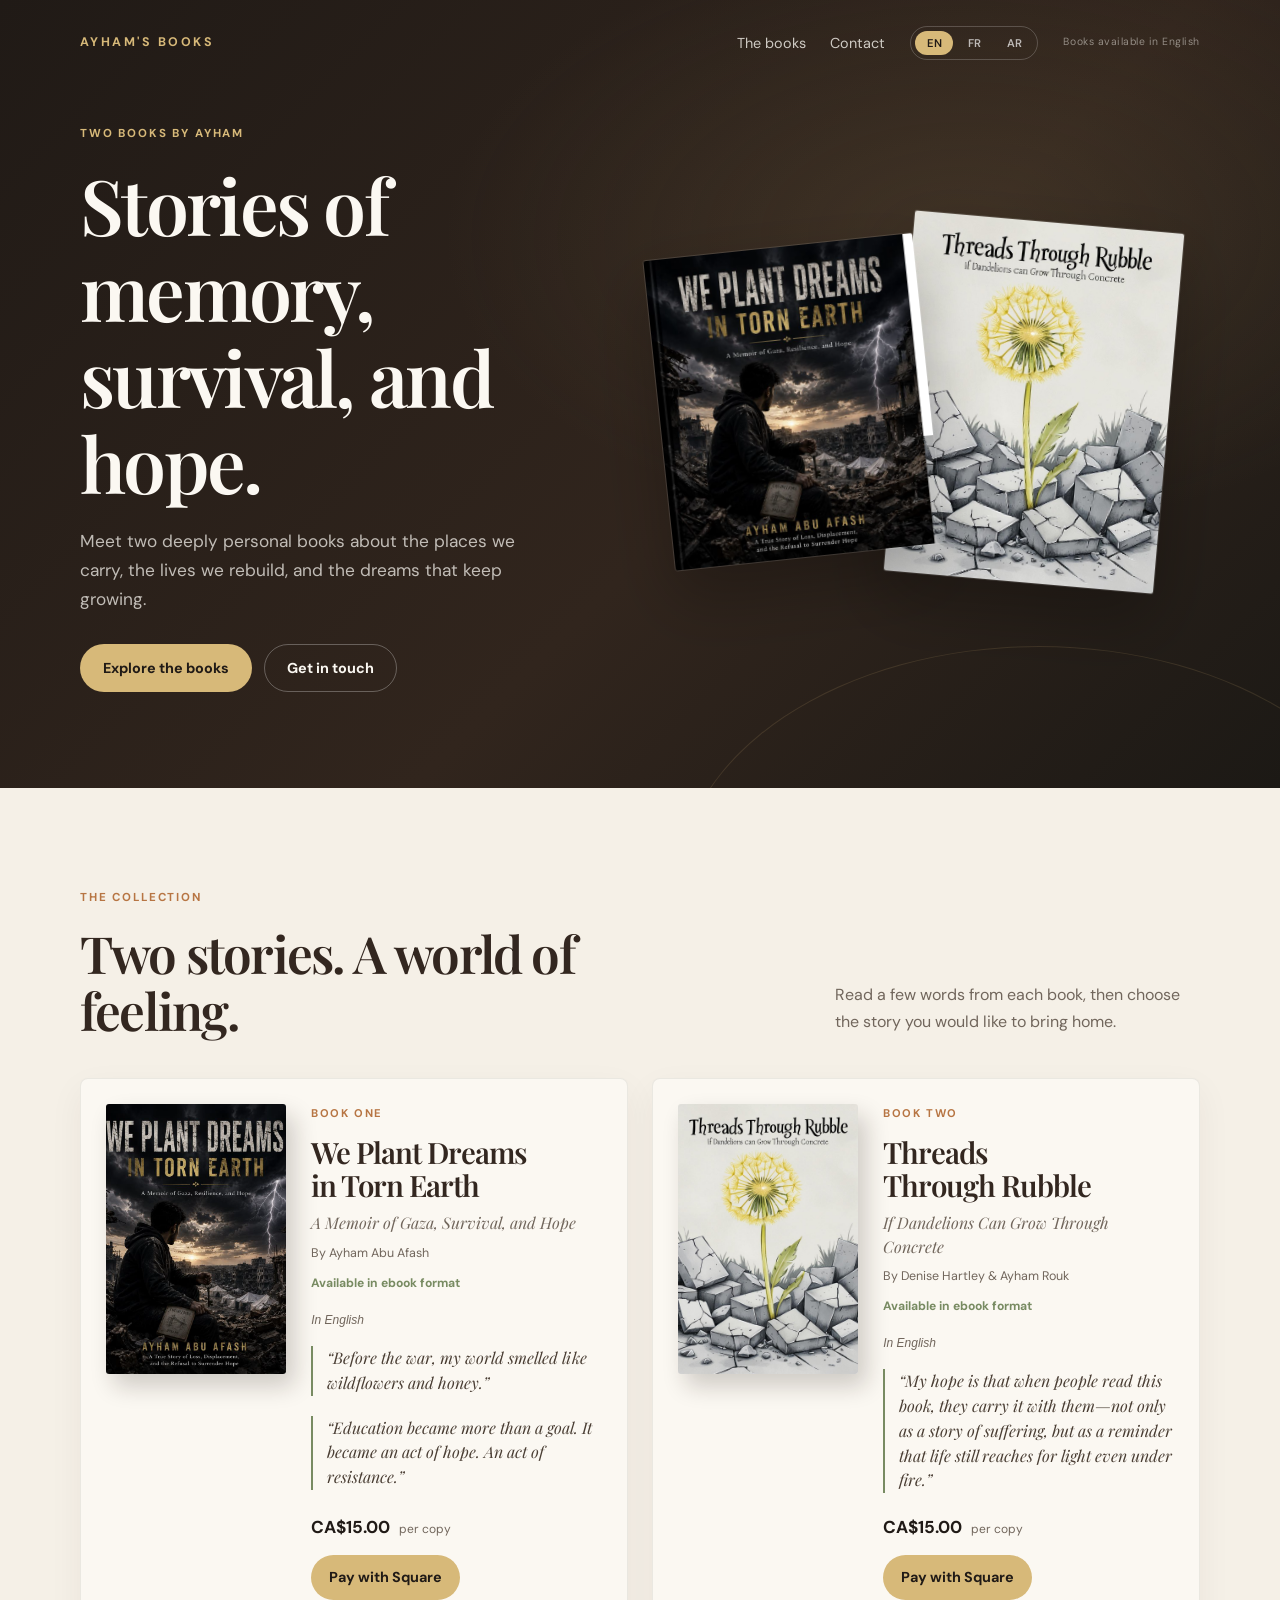
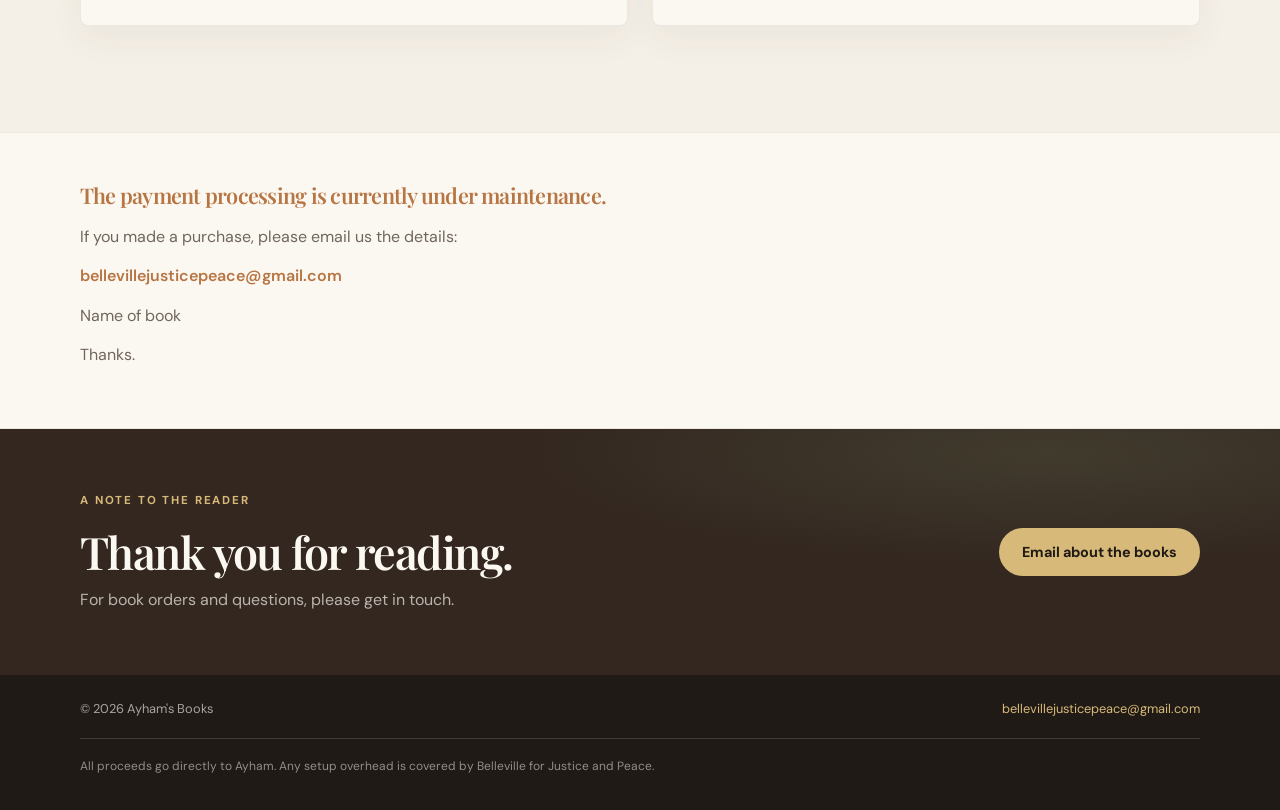
==== commit 355cdc10: "Redesign maintenance notice as integrated section" ====
--- a/books/index.html
+++ b/books/index.html
@@ -260,31 +260,36 @@
       color: var(--muted);
     }
 
-    .maintenance-notice {
-      padding: 20px 22px;
-      margin-bottom: 32px;
-      background: #fff3cd;
-      border-left: 4px solid #ff9800;
-      border-radius: 4px;
-    }
-
-    .maintenance-notice strong {
-      color: #d84315;
-      font-weight: 700;
-    }
-
-    .maintenance-notice p {
-      margin: 0 0 10px;
-      color: #333;
-      line-height: 1.6;
-    }
-
-    .maintenance-notice p:last-child {
+    .maintenance-section {
+      padding: 50px 0 60px;
+      background: var(--paper-light);
+      border-top: 1px solid rgba(47, 37, 29, 0.08);
+      border-bottom: 1px solid rgba(47, 37, 29, 0.08);
+    }
+
+    .maintenance-section h3 {
+      margin-bottom: 16px;
+      font-size: 1.35rem;
+      color: var(--clay);
+    }
+
+    .maintenance-section p {
+      margin-bottom: 12px;
+      color: var(--muted);
+      line-height: 1.7;
+    }
+
+    .maintenance-section p:last-child {
       margin-bottom: 0;
     }
 
-    .maintenance-notice a {
-      color: #d84315;
+    .maintenance-section a {
+      color: var(--clay);
+      text-decoration: none;
+      font-weight: 600;
+    }
+
+    .maintenance-section a:hover {
       text-decoration: underline;
     }
 
@@ -553,14 +558,6 @@
           <p data-i18n="sectionIntro">Read a few words from each book, then choose the story you would like to bring home.</p>
         </div>
 
-        <div class="maintenance-notice">
-          <p><strong data-i18n="maintenanceTitle">The payment processing is currently under maintenance.</strong></p>
-          <p data-i18n="maintenanceText">If you made a purchase, please email us the details:</p>
-          <p><a href="mailto:bellevillejusticepeace@gmail.com">bellevillejusticepeace@gmail.com</a></p>
-          <p data-i18n="maintenanceFields">Name of book</p>
-          <p data-i18n="maintenanceThanks">Thanks.</p>
-        </div>
-
         <div class="book-grid">
           <article class="book-card">
             <div class="book-cover">
@@ -597,6 +594,16 @@
             </div>
           </article>
         </div>
+      </div>
+    </section>
+
+    <section class="maintenance-section">
+      <div class="wrap">
+        <h3 data-i18n="maintenanceTitle">The payment processing is currently under maintenance.</h3>
+        <p data-i18n="maintenanceText">If you made a purchase, please email us the details:</p>
+        <p><a href="mailto:bellevillejusticepeace@gmail.com">bellevillejusticepeace@gmail.com</a></p>
+        <p data-i18n="maintenanceFields">Name of book</p>
+        <p data-i18n="maintenanceThanks">Thanks.</p>
       </div>
     </section>
 
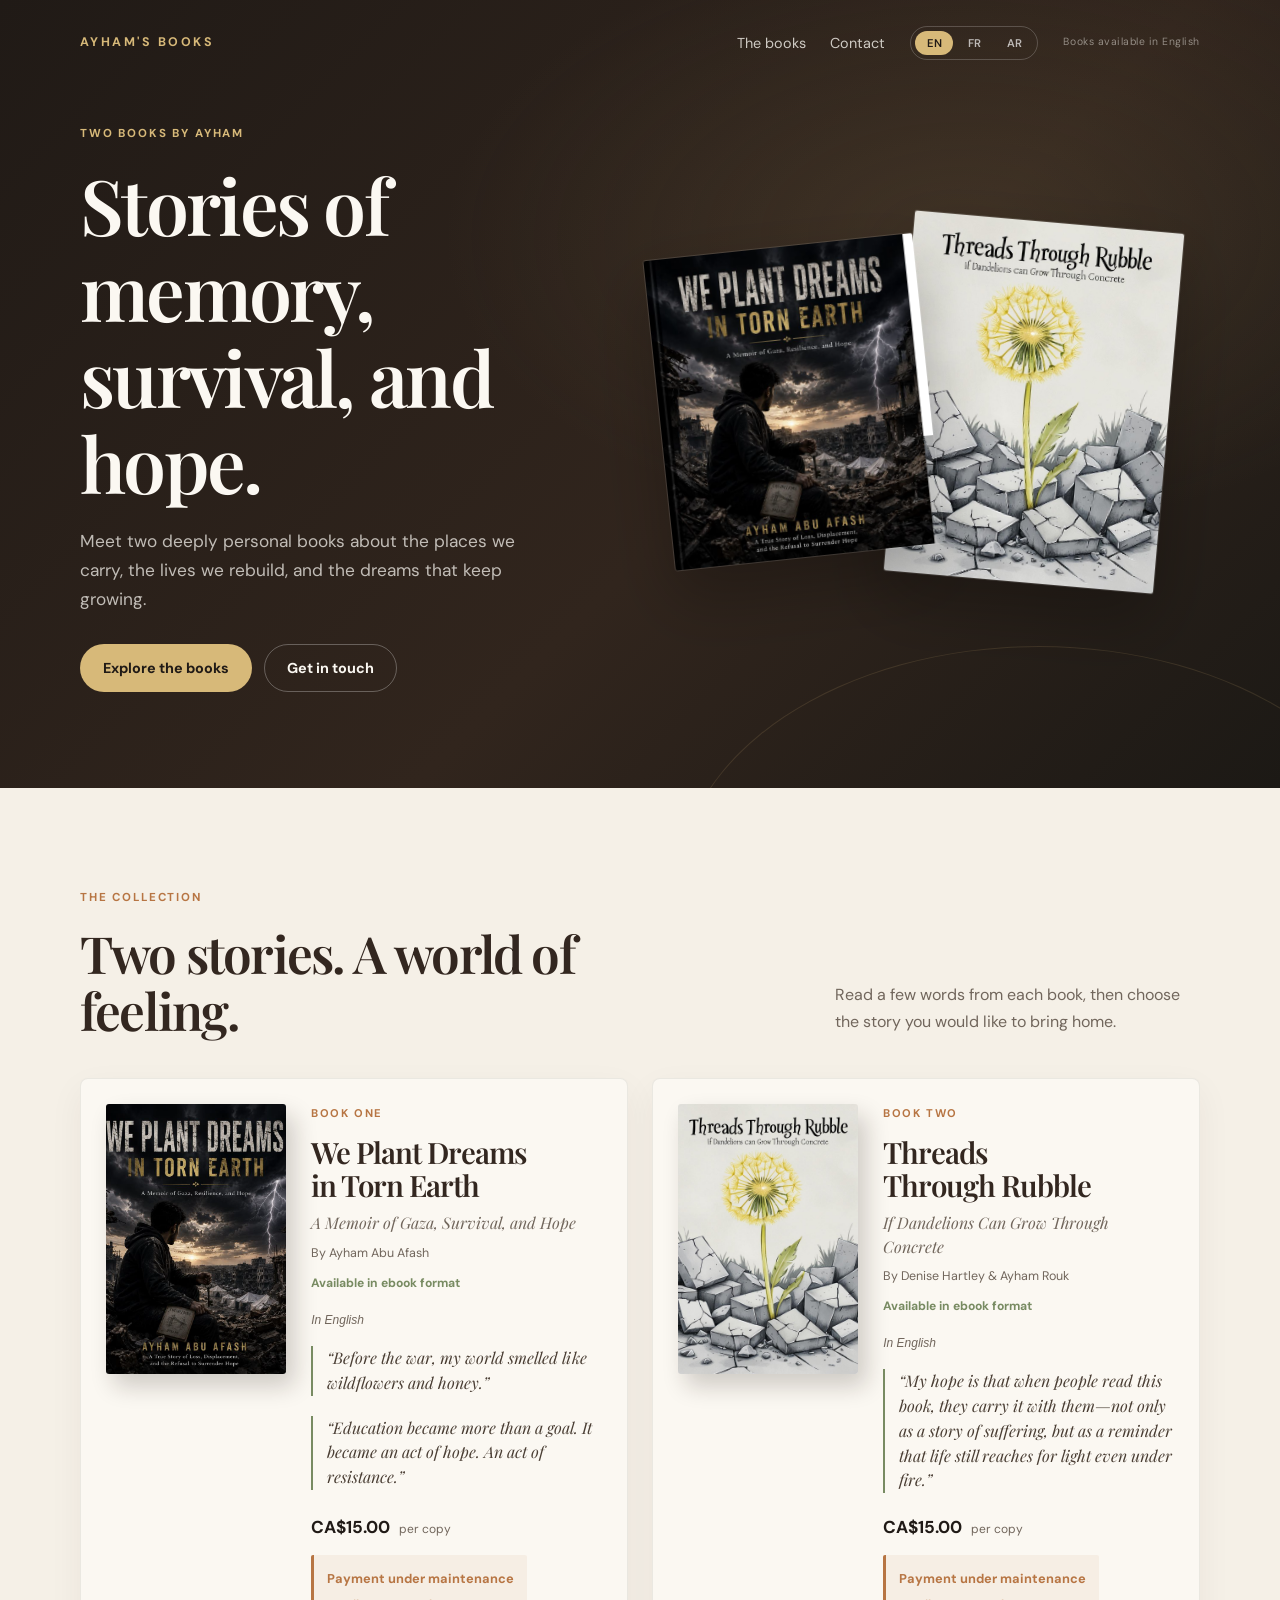
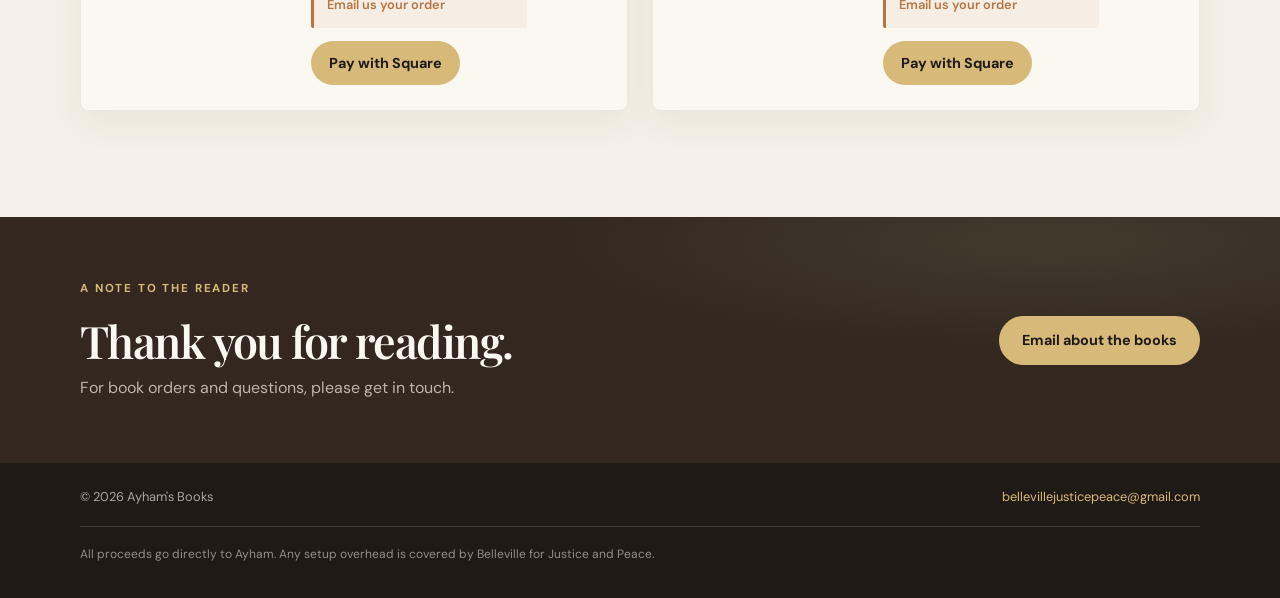
==== commit 4b06b239: "Move maintenance notice next to payment buttons" ====
--- a/books/index.html
+++ b/books/index.html
@@ -260,36 +260,30 @@
       color: var(--muted);
     }
 
-    .maintenance-section {
-      padding: 50px 0 60px;
-      background: var(--paper-light);
-      border-top: 1px solid rgba(47, 37, 29, 0.08);
-      border-bottom: 1px solid rgba(47, 37, 29, 0.08);
-    }
-
-    .maintenance-section h3 {
-      margin-bottom: 16px;
-      font-size: 1.35rem;
+    .maintenance-notice {
+      padding: 14px 13px;
+      margin-bottom: 13px;
+      background: rgba(184, 117, 67, 0.08);
+      border-left: 3px solid var(--clay);
+      border-radius: 2px;
+      font-size: 0.8rem;
+      line-height: 1.5;
       color: var(--clay);
     }
 
-    .maintenance-section p {
-      margin-bottom: 12px;
-      color: var(--muted);
-      line-height: 1.7;
-    }
-
-    .maintenance-section p:last-child {
-      margin-bottom: 0;
-    }
-
-    .maintenance-section a {
+    .maintenance-notice strong {
+      display: block;
+      font-weight: 700;
+      margin-bottom: 6px;
+    }
+
+    .maintenance-notice a {
       color: var(--clay);
+      font-weight: 600;
       text-decoration: none;
-      font-weight: 600;
-    }
-
-    .maintenance-section a:hover {
+    }
+
+    .maintenance-notice a:hover {
       text-decoration: underline;
     }
 
@@ -573,6 +567,10 @@
               <blockquote class="excerpt">“Before the war, my world smelled like wildflowers and honey.”</blockquote>
               <blockquote class="excerpt">“Education became more than a goal. It became an act of hope. An act of resistance.”</blockquote>
               <p class="book-price">CA$15.00 <span data-i18n="priceNote">per copy</span></p>
+              <div class="maintenance-notice">
+                <strong data-i18n="maintenanceTitle">Payment under maintenance</strong>
+                <p style="margin:0;"><a href="mailto:bellevillejusticepeace@gmail.com" data-i18n="maintenanceEmail">Email us your order</a></p>
+              </div>
               <a class="button button-primary" href="https://square.link/u/GL1VQ7Og" data-i18n="buyOne">Pay with Square</a>
             </div>
           </article>
@@ -590,20 +588,14 @@
               <p class="book-language-note" data-i18n="bookLanguage">In English</p>
               <blockquote class="excerpt">“My hope is that when people read this book, they carry it with them—not only as a story of suffering, but as a reminder that life still reaches for light even under fire.”</blockquote>
               <p class="book-price">CA$15.00 <span data-i18n="priceNote">per copy</span></p>
+              <div class="maintenance-notice">
+                <strong data-i18n="maintenanceTitle">Payment under maintenance</strong>
+                <p style="margin:0;"><a href="mailto:bellevillejusticepeace@gmail.com" data-i18n="maintenanceEmail">Email us your order</a></p>
+              </div>
               <a class="button button-primary" href="https://square.link/u/SZH9eqgf" data-i18n="buyTwo">Pay with Square</a>
             </div>
           </article>
         </div>
-      </div>
-    </section>
-
-    <section class="maintenance-section">
-      <div class="wrap">
-        <h3 data-i18n="maintenanceTitle">The payment processing is currently under maintenance.</h3>
-        <p data-i18n="maintenanceText">If you made a purchase, please email us the details:</p>
-        <p><a href="mailto:bellevillejusticepeace@gmail.com">bellevillejusticepeace@gmail.com</a></p>
-        <p data-i18n="maintenanceFields">Name of book</p>
-        <p data-i18n="maintenanceThanks">Thanks.</p>
       </div>
     </section>
 
@@ -660,10 +652,8 @@
         footnote: "All proceeds go directly to Ayham. Any setup overhead is covered by Belleville for Justice and Peace.",
         langNote: "Books available in English",
         bookLanguage: "In English",
-        maintenanceTitle: "The payment processing is currently under maintenance.",
-        maintenanceText: "If you made a purchase, please email us the details:",
-        maintenanceFields: "Name of book",
-        maintenanceThanks: "Thanks."
+        maintenanceTitle: "Payment under maintenance",
+        maintenanceEmail: "Email us your order"
       },
       fr: {
         navBooks: "Les livres",
@@ -694,10 +684,8 @@
         footnote: "Tous les profits vont directement à Ayham. Les frais de configuration sont couverts par Belleville pour la Justice et la Paix.",
         langNote: "Livres disponibles en anglais",
         bookLanguage: "En anglais",
-        maintenanceTitle: "Le traitement des paiements est actuellement en maintenance.",
-        maintenanceText: "Si vous avez effectué un achat, veuillez nous envoyer les détails par email:",
-        maintenanceFields: "Nom du livre",
-        maintenanceThanks: "Merci."
+        maintenanceTitle: "Paiement en maintenance",
+        maintenanceEmail: "Envoyez-nous votre commande"
       },
       ar: {
         navBooks: "الكتابان",
@@ -728,10 +716,8 @@
         footnote: "جميع الأرباح تذهب مباشرة إلى أيهم. أي نفقات إعداد يتحملها مركز بيلفيل من أجل العدالة والسلام.",
         langNote: "الكتب متوفرة باللغة الإنجليزية",
         bookLanguage: "باللغة الإنجليزية",
-        maintenanceTitle: "معالجة الدفع حالياً تحت الصيانة.",
-        maintenanceText: "إذا أجريت عملية شراء، يرجى إرسال التفاصيل إلينا عبر البريد الإلكتروني:",
-        maintenanceFields: "اسم الكتاب",
-        maintenanceThanks: "شكراً."
+        maintenanceTitle: "الدفع قيد الصيانة",
+        maintenanceEmail: "راسلنا بطلبك"
       }
     };
 
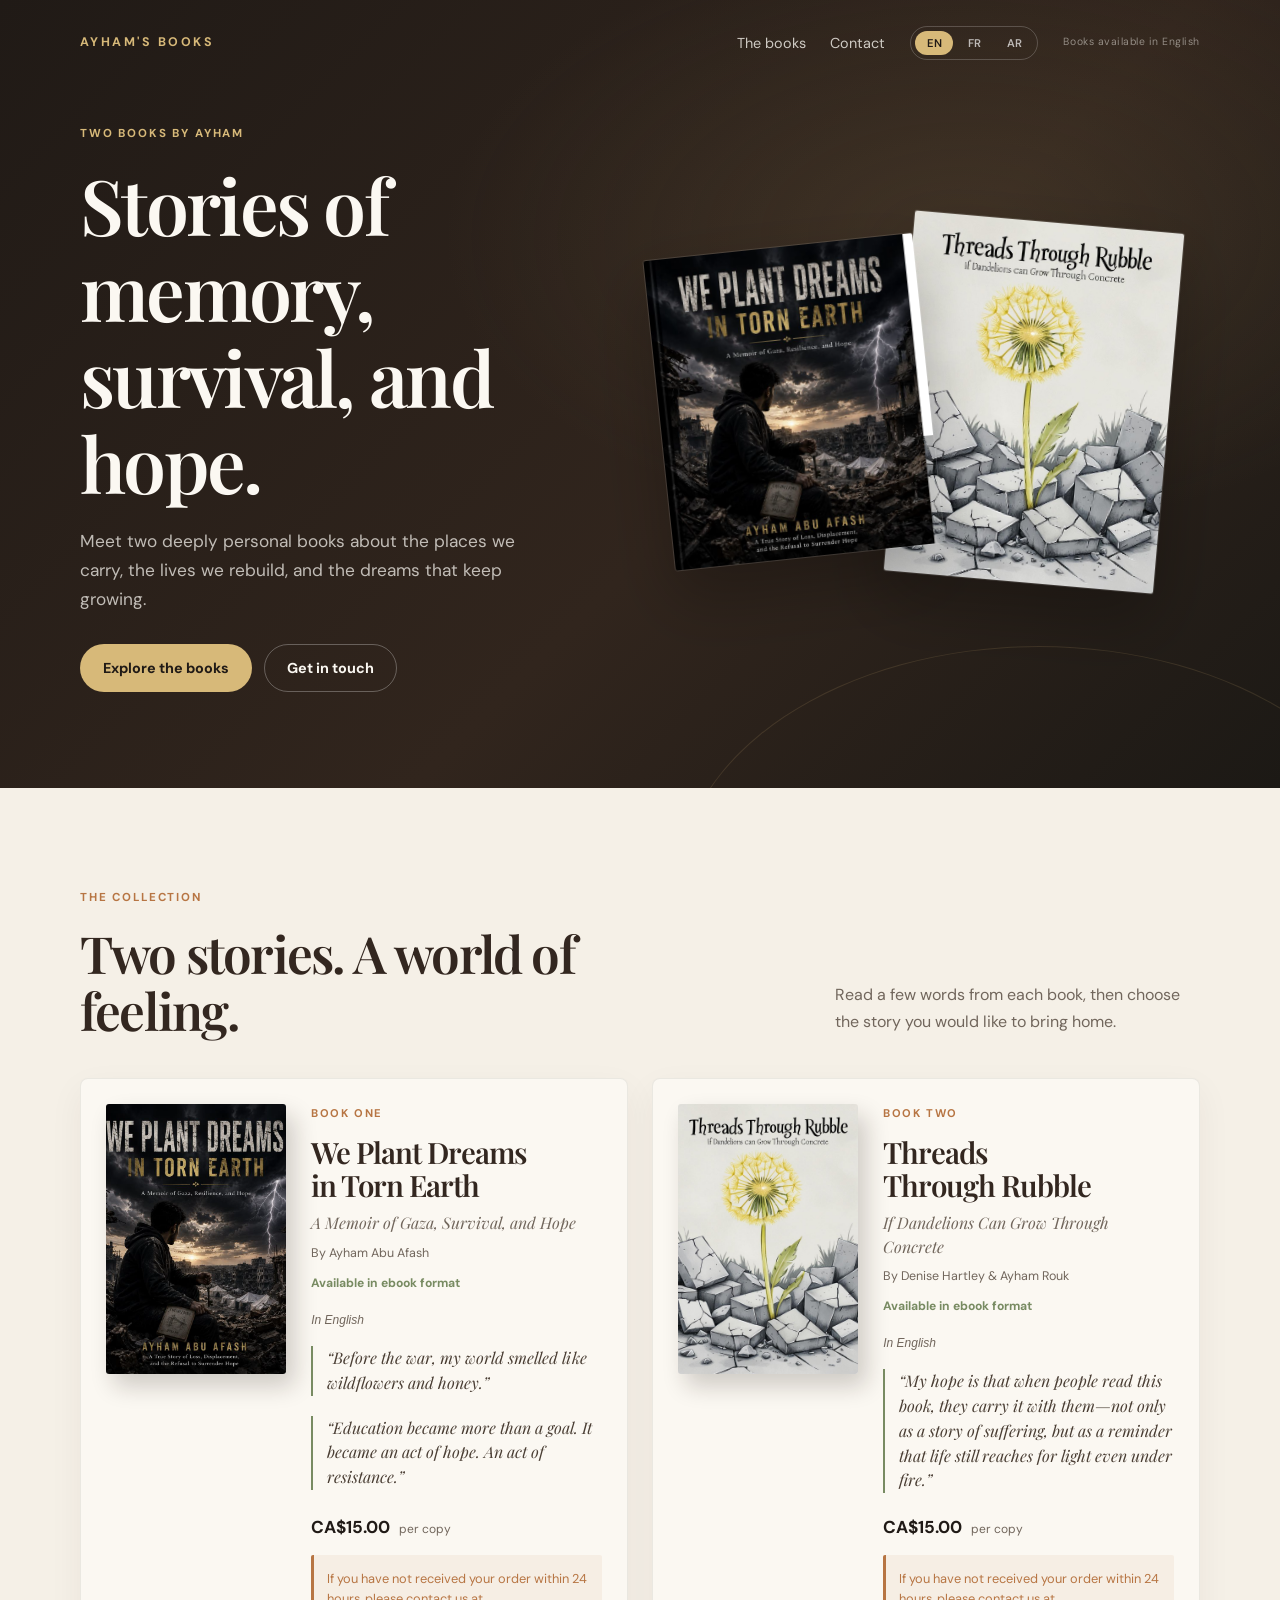
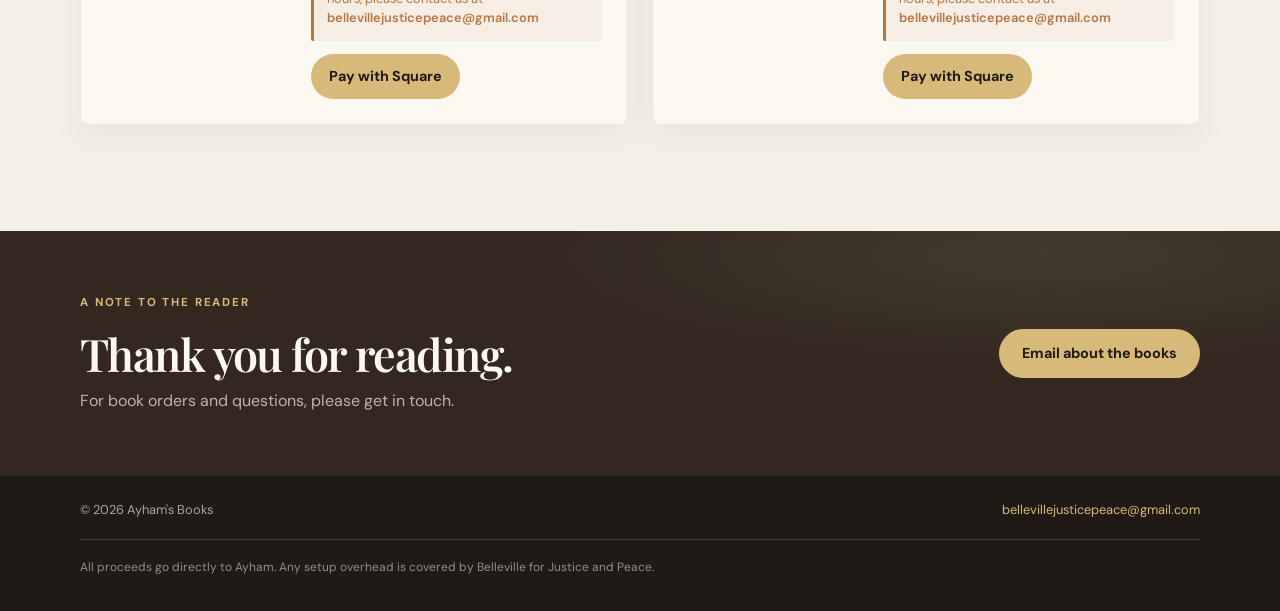
==== commit 45350584: "Update order confirmation message on book cards" ====
--- a/books/index.html
+++ b/books/index.html
@@ -271,12 +271,6 @@
       color: var(--clay);
     }
 
-    .maintenance-notice strong {
-      display: block;
-      font-weight: 700;
-      margin-bottom: 6px;
-    }
-
     .maintenance-notice a {
       color: var(--clay);
       font-weight: 600;
@@ -568,8 +562,7 @@
               <blockquote class="excerpt">“Education became more than a goal. It became an act of hope. An act of resistance.”</blockquote>
               <p class="book-price">CA$15.00 <span data-i18n="priceNote">per copy</span></p>
               <div class="maintenance-notice">
-                <strong data-i18n="maintenanceTitle">Payment under maintenance</strong>
-                <p style="margin:0;"><a href="mailto:bellevillejusticepeace@gmail.com" data-i18n="maintenanceEmail">Email us your order</a></p>
+                <p style="margin:0;"><span data-i18n="maintenanceText">If you have not received your order within 24 hours, please contact us at</span> <a href="mailto:bellevillejusticepeace@gmail.com">bellevillejusticepeace@gmail.com</a></p>
               </div>
               <a class="button button-primary" href="https://square.link/u/GL1VQ7Og" data-i18n="buyOne">Pay with Square</a>
             </div>
@@ -589,8 +582,7 @@
               <blockquote class="excerpt">“My hope is that when people read this book, they carry it with them—not only as a story of suffering, but as a reminder that life still reaches for light even under fire.”</blockquote>
               <p class="book-price">CA$15.00 <span data-i18n="priceNote">per copy</span></p>
               <div class="maintenance-notice">
-                <strong data-i18n="maintenanceTitle">Payment under maintenance</strong>
-                <p style="margin:0;"><a href="mailto:bellevillejusticepeace@gmail.com" data-i18n="maintenanceEmail">Email us your order</a></p>
+                <p style="margin:0;"><span data-i18n="maintenanceText">If you have not received your order within 24 hours, please contact us at</span> <a href="mailto:bellevillejusticepeace@gmail.com">bellevillejusticepeace@gmail.com</a></p>
               </div>
               <a class="button button-primary" href="https://square.link/u/SZH9eqgf" data-i18n="buyTwo">Pay with Square</a>
             </div>
@@ -652,8 +644,7 @@
         footnote: "All proceeds go directly to Ayham. Any setup overhead is covered by Belleville for Justice and Peace.",
         langNote: "Books available in English",
         bookLanguage: "In English",
-        maintenanceTitle: "Payment under maintenance",
-        maintenanceEmail: "Email us your order"
+        maintenanceText: "If you have not received your order within 24 hours, please contact us at"
       },
       fr: {
         navBooks: "Les livres",
@@ -684,8 +675,7 @@
         footnote: "Tous les profits vont directement à Ayham. Les frais de configuration sont couverts par Belleville pour la Justice et la Paix.",
         langNote: "Livres disponibles en anglais",
         bookLanguage: "En anglais",
-        maintenanceTitle: "Paiement en maintenance",
-        maintenanceEmail: "Envoyez-nous votre commande"
+        maintenanceText: "Si vous n'avez pas reçu votre commande dans les 24 heures, veuillez nous contacter à"
       },
       ar: {
         navBooks: "الكتابان",
@@ -716,8 +706,7 @@
         footnote: "جميع الأرباح تذهب مباشرة إلى أيهم. أي نفقات إعداد يتحملها مركز بيلفيل من أجل العدالة والسلام.",
         langNote: "الكتب متوفرة باللغة الإنجليزية",
         bookLanguage: "باللغة الإنجليزية",
-        maintenanceTitle: "الدفع قيد الصيانة",
-        maintenanceEmail: "راسلنا بطلبك"
+        maintenanceText: "إذا لم تتلق طلبك خلال 24 ساعة، يرجى الاتصال بنا على"
       }
     };
 
